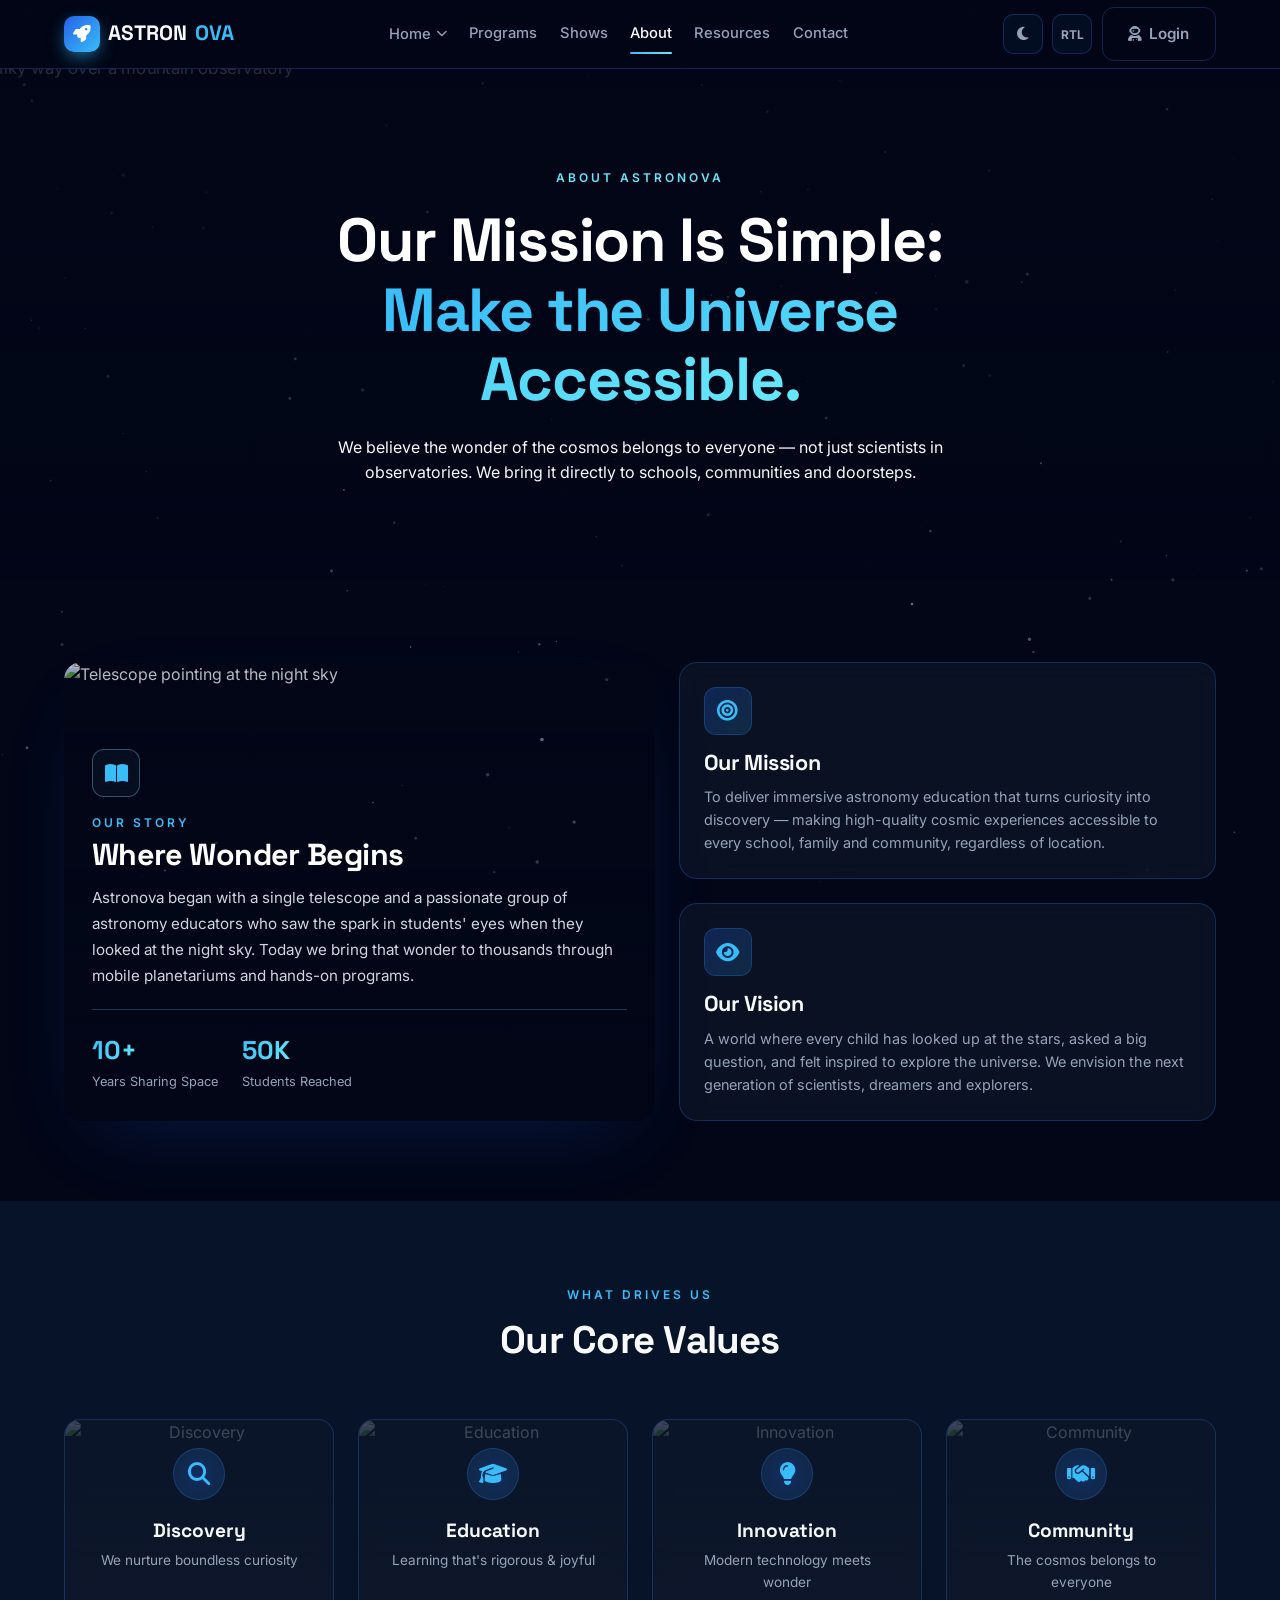
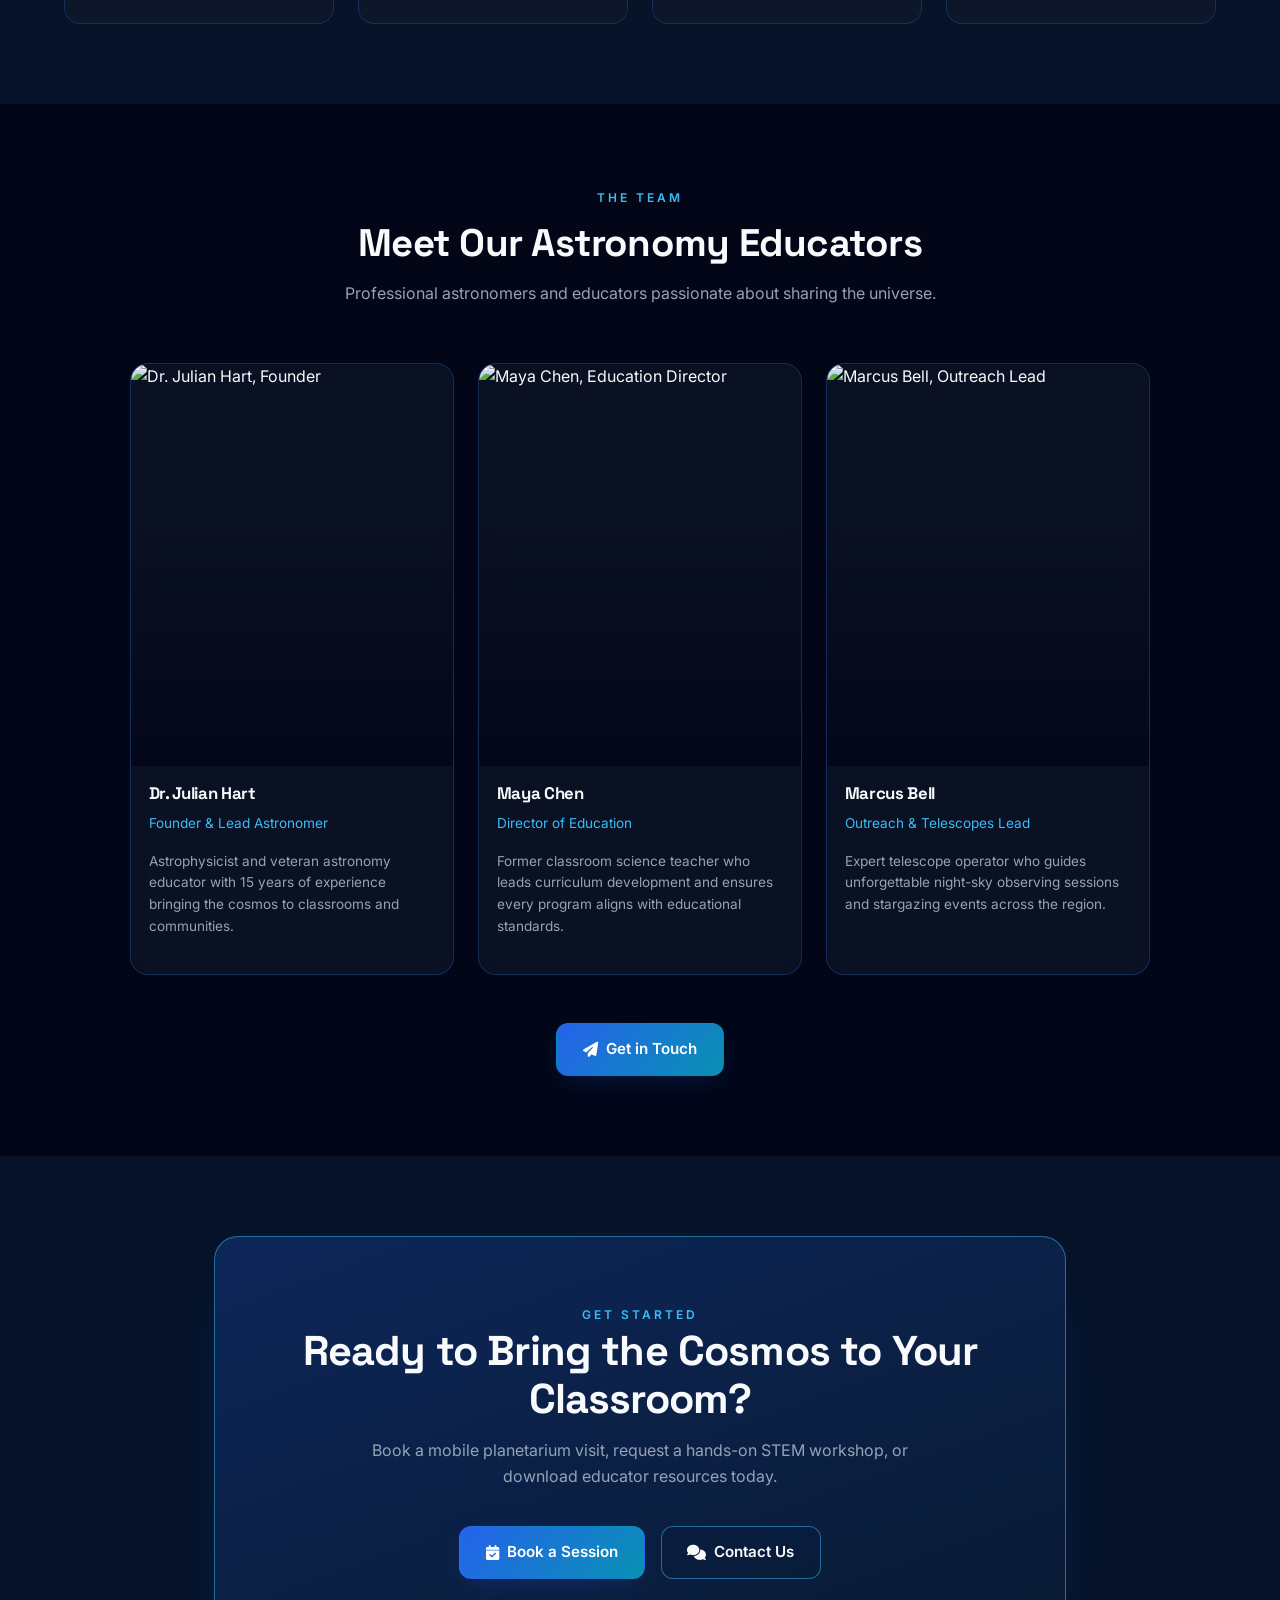
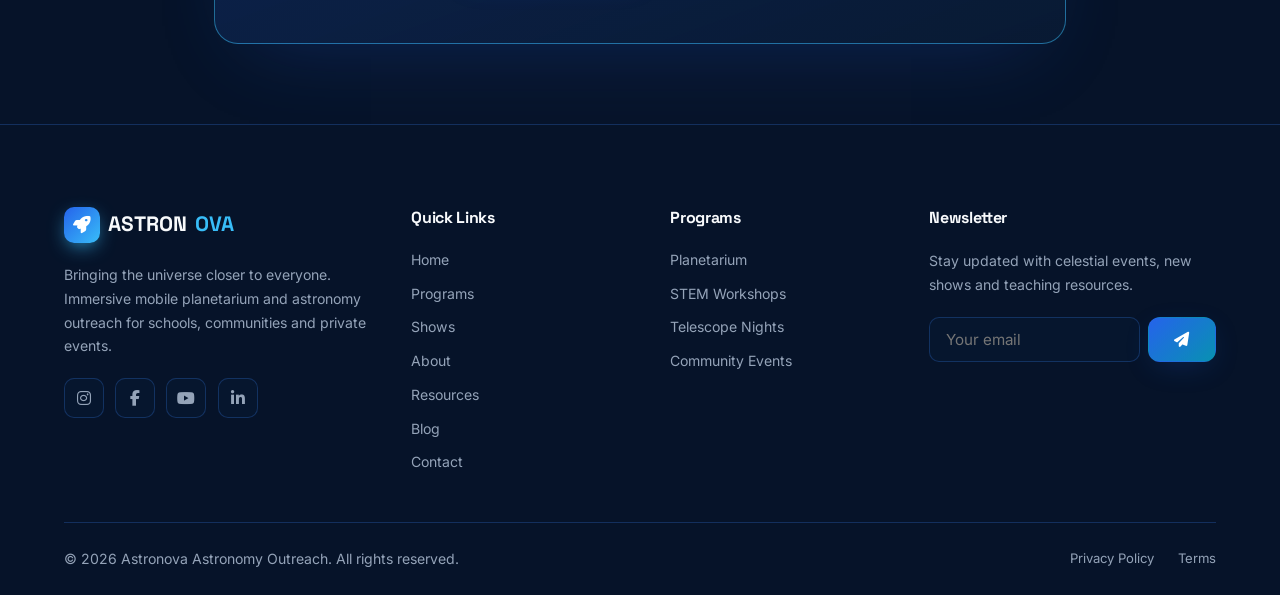
==== about.html @ 3f54bfea "first commit" ====
<!DOCTYPE html>
<html lang="en">
<head>
  <meta charset="UTF-8">
  <meta name="viewport" content="width=device-width, initial-scale=1.0">
  <meta name="description" content="About Astronova — Our mission is simple: make the universe accessible to everyone.">
  <title>About | ASTRONOVA</title>
  <link rel="preconnect" href="https://fonts.googleapis.com">
  <link rel="preconnect" href="https://fonts.gstatic.com" crossorigin>
  <link href="https://fonts.googleapis.com/css2?family=Inter:wght@300;400;500;600;700&family=Space+Grotesk:wght@400;500;700&display=swap" rel="stylesheet">
  <link rel="stylesheet" href="https://cdnjs.cloudflare.com/ajax/libs/font-awesome/6.5.1/css/all.min.css">
  <link rel="stylesheet" href="css/style.css">
</head>
<body data-page="About">
  <header id="siteNav"></header>
  <canvas id="starfield"></canvas>

  <main id="main">
    <section class="hero has-hero-bg center" style="min-height:auto;padding:6rem 0">
      <div class="hero-bg center"><img src="https://assets.science.nasa.gov/dynamicimage/assets/science/missions/webb/science/2025/03/STScI-01JNP8W5NRMR5WD6MR37F9GEGK.png?w=900&h=506&fit=crop&crop=faces%2Cfocalpoint" alt="Milky way over a mountain observatory" loading="eager"></div>
      <div class="container text-center" style="max-width:820px">
        <div class="reveal">
          <span class="eyebrow">About Astronova</span>
          <h1 class="mt-1">Our Mission Is Simple:<br><span class="gradient-text">Make the Universe Accessible.</span></h1>
          <p class="section-sub mt-1" style="margin-left:auto;margin-right:auto">We believe the wonder of the cosmos belongs to everyone — not just scientists in observatories. We bring it directly to schools, communities and doorsteps.</p>
        </div>
      </div>
    </section>

    <section class="section">
      <div class="container">
        <div class="about-hero-grid">
          <div class="about-story reveal">
            <div class="about-story-bg"><img src="https://img.cg3da.com/wp-content/uploads/94-KitBash3D-1.webp" alt="Telescope pointing at the night sky" loading="lazy"></div>
            <div class="about-story-shade"></div>
            <div class="about-story-content">
              <div class="card-icon"><i class="fas fa-book-open"></i></div>
              <span class="eyebrow">Our Story</span>
              <h3>Where Wonder Begins</h3>
              <p>Astronova began with a single telescope and a passionate group of astronomy educators who saw the spark in students' eyes when they looked at the night sky. Today we bring that wonder to thousands through mobile planetariums and hands-on programs.</p>
              <div class="about-story-stats">
                <div class="about-stat"><span class="num">10+</span><span class="label">Years Sharing Space</span></div>
                <div class="about-stat"><span class="num">50K</span><span class="label">Students Reached</span></div>
              </div>
            </div>
          </div>

          <div class="about-side">
            <div class="card about-mv reveal d-1">
              <div class="card-body">
                <div class="card-icon"><i class="fas fa-bullseye"></i></div>
                <h3>Our Mission</h3>
                <p>To deliver immersive astronomy education that turns curiosity into discovery — making high-quality cosmic experiences accessible to every school, family and community, regardless of location.</p>
              </div>
            </div>
            <div class="card about-mv reveal d-2">
              <div class="card-body">
                <div class="card-icon"><i class="fas fa-eye"></i></div>
                <h3>Our Vision</h3>
                <p>A world where every child has looked up at the stars, asked a big question, and felt inspired to explore the universe. We envision the next generation of scientists, dreamers and explorers.</p>
              </div>
            </div>
          </div>
        </div>
      </div>
    </section>

    <section class="section" style="background:var(--bg-secondary)">
      <div class="container">
        <div class="section-head reveal">
          <span class="eyebrow">What Drives Us</span>
          <h2>Our Core Values</h2>
        </div>
        <div class="grid-4">
          <div class="setup-card reveal"><div class="setup-img"><img src="https://images.unsplash.com/photo-1457364887197-9150188c107b?auto=format&fit=crop&w=600&q=60" alt="Discovery" loading="lazy"></div><div class="setup-icon"><i class="fas fa-search"></i></div><div class="setup-value" style="font-size:1.2rem">Discovery</div><div class="setup-label">We nurture boundless curiosity</div></div>
          <div class="setup-card reveal d-1"><div class="setup-img"><img src="https://images.unsplash.com/photo-1503676260728-1c00da094a0b?auto=format&fit=crop&w=600&q=60" alt="Education" loading="lazy"></div><div class="setup-icon"><i class="fas fa-graduation-cap"></i></div><div class="setup-value" style="font-size:1.2rem">Education</div><div class="setup-label">Learning that's rigorous & joyful</div></div>
          <div class="setup-card reveal d-2"><div class="setup-img"><img src="https://images.unsplash.com/photo-1451187580459-43490279c0fa?auto=format&fit=crop&w=600&q=60" alt="Innovation" loading="lazy"></div><div class="setup-icon"><i class="fas fa-lightbulb"></i></div><div class="setup-value" style="font-size:1.2rem">Innovation</div><div class="setup-label">Modern technology meets wonder</div></div>
          <div class="setup-card reveal d-3"><div class="setup-img"><img src="https://images.unsplash.com/photo-1529156069898-49953e39b3ac?auto=format&fit=crop&w=600&q=60" alt="Community" loading="lazy"></div><div class="setup-icon"><i class="fas fa-handshake"></i></div><div class="setup-value" style="font-size:1.2rem">Community</div><div class="setup-label">The cosmos belongs to everyone</div></div>
        </div>
      </div>
    </section>

    <section class="section">
      <div class="container">
        <div class="section-head reveal">
          <span class="eyebrow">The Team</span>
          <h2>Meet Our Astronomy Educators</h2>
          <p class="section-sub">Professional astronomers and educators passionate about sharing the universe.</p>
        </div>
        <div class="grid-3 team-grid">
          <article class="card reveal">
            <div class="card-img team-img"><img src="https://images.unsplash.com/photo-1507003211169-0a1dd7228f2d?auto=format&fit=crop&w=800&h=1000&q=70&crop=faces" alt="Dr. Julian Hart, Founder" loading="lazy"><div class="overlay"></div></div>
            <div class="card-body">
              <h3>Dr. Julian Hart</h3>
              <p style="color:var(--electric-blue)">Founder & Lead Astronomer</p>
              <p>Astrophysicist and veteran astronomy educator with 15 years of experience bringing the cosmos to classrooms and communities.</p>
            </div>
          </article>
          <article class="card reveal d-1">
            <div class="card-img team-img"><img src="https://images.unsplash.com/photo-1573496359142-b8d87734a5a2?auto=format&fit=crop&w=800&h=1000&q=70&crop=faces" alt="Maya Chen, Education Director" loading="lazy"><div class="overlay"></div></div>
            <div class="card-body">
              <h3>Maya Chen</h3>
              <p style="color:var(--electric-blue)">Director of Education</p>
              <p>Former classroom science teacher who leads curriculum development and ensures every program aligns with educational standards.</p>
            </div>
          </article>
          <article class="card reveal d-2">
            <div class="card-img team-img"><img src="https://images.unsplash.com/photo-1560250097-0b93528c311a?auto=format&fit=crop&w=800&h=1000&q=70&crop=faces" alt="Marcus Bell, Outreach Lead" loading="lazy"><div class="overlay"></div></div>
            <div class="card-body">
              <h3>Marcus Bell</h3>
              <p style="color:var(--electric-blue)">Outreach & Telescopes Lead</p>
              <p>Expert telescope operator who guides unforgettable night-sky observing sessions and stargazing events across the region.</p>
            </div>
          </article>
        </div>
        <div class="text-center mt-3 reveal">
          <a href="contact.html" class="btn btn-primary"><i class="fas fa-paper-plane"></i> Get in Touch</a>
        </div>
      </div>
    </section>

    <!-- ============ CTA / CALL TO ACTION ============ -->
    <section class="section cta-section">
      <div class="container">
        <div class="cta-box reveal">
          <span class="eyebrow">Get Started</span>
          <h2>Ready to Bring the Cosmos to Your Classroom?</h2>
          <p class="section-sub">Book a mobile planetarium visit, request a hands-on STEM workshop, or download educator resources today.</p>
          <div class="cta-btns">
            <a href="#" class="btn btn-primary" data-book><i class="fas fa-calendar-check"></i> Book a Session</a>
            <a href="contact.html" class="btn btn-secondary"><i class="fas fa-comments"></i> Contact Us</a>
          </div>
        </div>
      </div>
    </section>
  </main>

  <footer id="siteFooter"></footer>

  <script src="js/theme.js"></script>
  <script src="js/rtl.js"></script>
  <script src="js/main.js"></script>
  <script src="js/animations.js"></script>
  <script src="js/auth.js"></script>
</body>
</html>
---- css/style.css ----
/* ============================================================
   ASTRONOVA — Premium Mobile Planetarium & Astronomy Outreach
   Design System (Dark/Light + RTL/LTR ready)
   ============================================================ */

/* ---------- Theme Tokens ---------- */
:root {
  --space-navy: #020617;
  --midnight: #061329;
  --cosmic-blue: #0B1F3A;
  --royal-blue: #2563EB;
  --electric-blue: #38BDF8;
  --cyan-glow: #67E8F9;
  --soft-white: #F8FAFC;
  --muted-blue: #94A3B8;

  --bg-primary: var(--space-navy);
  --bg-secondary: var(--midnight);
  --bg-card: rgba(15, 23, 42, 0.65);
  --bg-glass: rgba(11, 31, 58, 0.35);
  --border-color: rgba(59, 130, 246, 0.25);
  --border-strong: rgba(56, 189, 248, 0.5);
  --text-primary: var(--soft-white);
  --text-secondary: var(--muted-blue);
  --shadow-color: rgba(37, 99, 235, 0.25);
  --grid-lines: rgba(56, 189, 248, 0.08);
}

[data-theme="light"] {
  --bg-primary: #eef5ff;
  --bg-secondary: #e3edfb;
  --bg-card: rgba(248, 250, 252, 0.92);
  --bg-glass: rgba(255, 255, 255, 0.65);
  --border-color: rgba(37, 99, 235, 0.22);
  --text-primary: #0f172a;
  --text-secondary: #475569;
  --shadow-color: rgba(37, 99, 235, 0.15);
  --grid-lines: rgba(37, 99, 235, 0.1);
}

/* ---------- Base ---------- */
*, *::before, *::after { box-sizing: border-box; margin: 0; padding: 0; }

html { scroll-behavior: smooth; }

body {
  font-family: 'Inter', system-ui, sans-serif;
  background: var(--bg-primary);
  color: var(--text-primary);
  line-height: 1.6;
  overflow-x: hidden;
  transition: background 0.4s ease, color 0.4s ease;
}

[dir="rtl"] body { font-family: 'Inter', system-ui, sans-serif; }

h1, h2, h3, h4, h5 {
  font-family: 'Space Grotesk', 'Inter', sans-serif;
  font-weight: 700;
  line-height: 1.15;
  letter-spacing: -0.02em;
}

a { color: inherit; text-decoration: none; }
ul { list-style: none; }
img { max-width: 100%; display: block; }
button { font-family: inherit; cursor: pointer; border: none; background: none; color: inherit; }
input, select, textarea { font-family: inherit; font-size: 0.95rem; }

.container { width: 100%; max-width: 1200px; margin: 0 auto; padding: 0 24px; }

/* ---------- Typography ---------- */
.display-hero { font-size: clamp(2.4rem, 6vw, 4.8rem); }
h1 { font-size: clamp(2rem, 4.5vw, 3rem); }
h2 { font-size: clamp(1.6rem, 3.4vw, 2.4rem); }
h3 { font-size: clamp(1.15rem, 2vw, 1.35rem); }

.eyebrow {
  font-size: 0.75rem;
  letter-spacing: 0.25em;
  text-transform: uppercase;
  color: var(--electric-blue);
  font-weight: 600;
}
[dir="rtl"] .eyebrow { letter-spacing: 0; }

.section { padding: 5rem 0; position: relative; }
.section-head { text-align: center; margin-bottom: 3.5rem; }
[dir="rtl"] .section-head { text-align: center; }
.section-head h2 { margin-top: 0.75rem; }
.section-sub { color: var(--text-secondary); max-width: 640px; margin: 1rem auto 0; }

.gradient-text {
  background: linear-gradient(120deg, var(--electric-blue), var(--cyan-glow));
  -webkit-background-clip: text;
  background-clip: text;
  -webkit-text-fill-color: transparent;
}

/* ---------- Starfield ---------- */
#starfield {
  position: fixed; inset: 0; z-index: 0; pointer-events: none;
}
[data-theme="light"] #starfield { opacity: 0.35; }
main, footer { position: relative; z-index: 1; }

/* ---------- Hero background images ---------- */
.hero-bg {
  position: absolute; inset: 0; z-index: 0; overflow: hidden;
}
.hero-bg img {
  width: 100%; height: 100%; object-fit: cover;
  transform: scale(1.05); animation: heroZoom 18s ease-in-out infinite alternate;
}
@keyframes heroZoom { from { transform: scale(1.05); } to { transform: scale(1.16); } }
.hero-bg::after {
  content: ''; position: absolute; inset: 0;
  background:
    linear-gradient(to right, rgba(2,6,23,0.92) 0%, rgba(2,6,23,0.72) 42%, rgba(2,6,23,0.4) 100%);
}
[data-theme="light"] .hero-bg::after {
  background:
    linear-gradient(to right,rgba(11,31,58,0.92) 0%, rgba(11,31,58,0.8) 50%, rgba(11,31,58,0.6) 100% );
}
.hero.has-hero-bg { position: relative; isolation: isolate; }
.hero.has-hero-bg .container { position: relative; z-index: 2; }
.hero.has-hero-bg .section-sub,
.hero.has-hero-bg .lead { color: var(--soft-white); }
.hero.has-hero-bg .eyebrow { color: var(--cyan-glow); }
.ed-hero.has-hero-bg p.lead { color: var(--soft-white); opacity: 0.92; }

/* centered overlay variant (used on interior page heroes) */
.hero-bg.center::after {
  background:
    linear-gradient(to bottom, rgba(2,6,23,0.85) 0%, rgba(2,6,23,0.65) 60%, rgba(2,6,23,0.5) 100%);
}

/* ---------- Sticky nav scroll state ---------- */
.nav.scrolled {
  background: color-mix(in srgb, var(--bg-primary) 92%, transparent);
  box-shadow: 0 10px 40px -20px rgba(2,6,23,0.8);
}

.nebula {
  position: absolute;
  border-radius: 50%;
  filter: blur(90px);
  pointer-events: none;
  z-index: 0;
}
.nebula-blue { background: radial-gradient(circle, rgba(37,99,235,0.18), transparent 70%); }
.nebula-cyan { background: radial-gradient(circle, rgba(56,189,248,0.14), transparent 70%); }

/* ---------- Buttons ---------- */
.btn {
  display: inline-flex;
  align-items: center;
  justify-content: center;
  gap: 0.5rem;
  padding: 0.85rem 1.6rem;
  border-radius: 12px;
  font-weight: 600;
  font-size: 0.95rem;
  transition: all 0.3s ease;
  border: 1px solid transparent;
  position: relative;
}
[dir="rtl"] .btn i { transform: scaleX(-1); }
.btn i { transition: transform 0.3s ease; }
.btn:hover > i { transform: translateX(-4px); }
[dir="rtl"] .btn:hover > i { transform: translateX(4px); }

.btn-primary {
  background: linear-gradient(135deg, var(--royal-blue), #0891b2);
  color: #fff;
  box-shadow: 0 8px 30px -8px var(--shadow-color);
}
.btn-primary:hover {
  box-shadow: 0 0 0 2px rgba(56,189,248,0.3), 0 10px 40px -8px var(--electric-blue);
  transform: translateY(-2px);
}
.btn-secondary {
  background: var(--bg-glass);
  backdrop-filter: blur(10px);
  border: 1px solid var(--border-strong);
  color: var(--text-primary);
}
.btn-secondary:hover { background: rgba(37,99,235,0.2); border-color: var(--electric-blue); transform: translateY(-2px); }
.btn-ghost { background: transparent; border: 1px solid var(--border-color); color: var(--text-secondary); }
.btn-ghost:hover { border-color: var(--electric-blue); color: var(--electric-blue); }

.btn:focus-visible, a:focus-visible, button:focus-visible {
  outline: 2px solid var(--electric-blue);
  outline-offset: 3px;
}

/* ---------- Navbar ---------- */
.nav {
  position: fixed; top: 0; left: 0; right: 0; width: 100%; z-index: 100;
  background: color-mix(in srgb, var(--bg-primary) 88%, transparent);
  backdrop-filter: blur(16px);
  border-bottom: 1px solid var(--border-color);
  transition: background 0.3s ease, box-shadow 0.3s ease;
}
.nav-inner {
  display: flex; align-items: center; justify-content: space-between;
  height: 68px; gap: 1rem;
}
body:not([data-standalone]) { padding-top: 68px; }
.nav-logo {
  display: flex; align-items: center; gap: 0.5rem;
  font-family: 'Space Grotesk', sans-serif;
  font-weight: 700; font-size: 1.3rem;
}
.nav-logo span { color: var(--electric-blue); }
.nav-logo .logo-icon {
  width: 36px; height: 36px; display: grid; place-items: center;
  border-radius: 10px;
  background: linear-gradient(135deg, var(--royal-blue), var(--electric-blue));
  color: #fff; font-size: 1.1rem;
  box-shadow: 0 6px 20px -6px var(--electric-blue);
}

.nav-menu { display: flex; align-items: center; gap: 1.4rem; }

.nav-link {
  font-size: 0.92rem; font-weight: 500;
  color: var(--text-secondary);
  position: relative; padding: 0.5rem 0;
  transition: color 0.2s;
  background: none; border: none; cursor: pointer;
}
.nav-link:hover, .nav-link.active { color: var(--text-primary); }
.nav-link::after {
  content: ''; position: absolute; left: 0; bottom: 0;
  width: 0; height: 2px;
  background: linear-gradient(90deg, var(--electric-blue), var(--cyan-glow));
  transition: width 0.3s ease; border-radius: 2px;
}
[dir="rtl"] .nav-link::after { left: auto; right: 0; }
.nav-link:hover::after, .nav-link.active::after { width: 100%; }

/* Dropdown */
.has-dropdown { position: relative; display: inline-flex; }
.dropdown-btn { display: inline-flex; align-items: center; gap: 0.3rem; white-space: nowrap; }
.has-dropdown.open .dropdown-btn .chev { transform: rotate(180deg); }
.dropdown-btn .chev { transition: transform 0.3s ease; font-size: 0.7rem; margin-top: -1px; }

.dropdown {
  position: absolute; top: 100%; left: 50%;
  transform: translateX(-50%) translateY(-8px);
  margin-top: 0.75rem; min-width: 190px;
  background: var(--bg-glass);
  backdrop-filter: blur(20px);
  border: 1px solid var(--border-strong);
  border-radius: 14px; padding: 0.5rem;
  box-shadow: 0 20px 50px -15px rgba(2,6,23,0.6);
  opacity: 0; visibility: hidden;
  transition: opacity 0.28s ease, transform 0.28s ease, visibility 0.28s;
  z-index: 50;
}
[dir="rtl"] .dropdown { left: 50%; right: auto; }
.has-dropdown.open .dropdown { opacity: 1; visibility: visible; transform: translateX(-50%) translateY(0); }
.dropdown a {
  display: flex; align-items: center; gap: 0.6rem;
  padding: 0.6rem 0.9rem; border-radius: 9px;
  font-size: 0.9rem; color: var(--text-secondary);
  transition: all 0.2s;
}
.dropdown a i { color: var(--electric-blue); font-size: 0.9rem; }
.dropdown a:hover {
  background: rgba(37,99,235,0.15); color: var(--electric-blue);
  box-shadow: 0 0 20px -6px var(--electric-blue);
}

.nav-actions { display: flex; align-items: center; gap: 0.6rem; }
.icon-btn {
  width: 40px; height: 40px; display: grid; place-items: center;
  border-radius: 10px;
  border: 1px solid var(--border-color);
  background: var(--bg-glass);
  color: var(--text-secondary);
  font-size: 0.95rem;
  transition: all 0.3s ease;
}
.icon-btn:hover { border-color: var(--electric-blue); color: var(--electric-blue); }
.icon-btn.active { border-color: var(--electric-blue); color: var(--electric-blue); }

/* Hamburger */
.hamburger {
  display: none;
  width: 42px; height: 42px;
  flex-direction: column; gap: 5px; align-items: center; justify-content: center;
  border-radius: 10px;
  border: 1px solid var(--border-color);
  background: var(--bg-glass);
  z-index: 120;
  transition: border-color 0.3s;
}
.hamburger:hover { border-color: var(--electric-blue); }
.hamburger span {
  width: 20px; height: 2px;
  background: var(--text-primary);
  border-radius: 2px;
  transition: all 0.3s ease;
}
.hamburger.open span:nth-child(1) { transform: translateY(7px) rotate(45deg); }
.hamburger.open span:nth-child(2) { opacity: 0; }
.hamburger.open span:nth-child(3) { transform: translateY(-7px) rotate(-45deg); }

/* Mobile panel — slide from right */
.mobile-panel {
  position: fixed; top: 0; right: 0; bottom: 0;
  width: 300px; max-width: 85vw;
  background: var(--bg-primary);
  z-index: 110; padding: 5.5rem 1.5rem 2rem; overflow-y: auto;
  transform: translateX(100%); opacity: 0; visibility: hidden;
  transition: transform 0.4s cubic-bezier(0.22,1,0.36,1), opacity 0.3s ease, visibility 0.4s;
  border-left: 1px solid var(--border-color);
  box-shadow: -10px 0 40px -10px rgba(0,0,0,0.4);
}
[dir="rtl"] .mobile-panel {
  right: auto; left: 0;
  transform: translateX(-100%);
  border-left: none; border-right: 1px solid var(--border-color);
  box-shadow: 10px 0 40px -10px rgba(0,0,0,0.4);
}
.mobile-panel.open { transform: translateX(0); opacity: 1; visibility: visible; }
.mobile-panel nav { display: flex; flex-direction: column; gap: 0.2rem; }
.mobile-panel .nav-link { font-size: 1.05rem; padding: 0.75rem 0.75rem; border-radius: 10px; border-bottom: 1px solid var(--border-color); }
.mobile-panel .nav-link:last-child { border-bottom: none; }
.mobile-panel .nav-link:hover { background: rgba(37,99,235,0.1); color: var(--electric-blue); }
.mobile-sub a {
  display: block; padding: 0.65rem 1.5rem;
  color: var(--text-secondary); font-size: 0.92rem;
  border-radius: 8px;
}
.mobile-sub a:hover { color: var(--electric-blue); background: rgba(37,99,235,0.08); }
.mobile-actions { display: flex; flex-direction: column; gap: 0.75rem; margin-top: 1.5rem; padding-top: 1.5rem; border-top: 1px solid var(--border-color); }
.mobile-actions .btn { width: 100%; justify-content: center; }
.mobile-actions .icon-row { display: flex; gap: 0.75rem; width: 100%; }
.mobile-actions .icon-row .icon-btn { flex: 1; height: 48px; font-size: 1rem; }
.mobile-actions .toggle-label { font-size: 0.75rem; letter-spacing: 0.06em; text-transform: uppercase; color: var(--text-secondary); font-weight: 600; margin-bottom: 0.25rem; }

/* Mobile overlay backdrop */
.mobile-overlay {
  position: fixed; inset: 0; z-index: 105;
  background: rgba(0,0,0,0.5); backdrop-filter: blur(4px);
  opacity: 0; visibility: hidden;
  transition: opacity 0.3s ease, visibility 0.3s;
}
.mobile-overlay.open { opacity: 1; visibility: visible; }

/* ---------- Hero ---------- */
.hero {
  position: relative;
  min-height: calc(100vh - 68px);
  display: flex; align-items: center;
  padding: 4rem 0; overflow: hidden;
}
.hero-grid { display: grid; grid-template-columns: 1.15fr 0.85fr; gap: 3rem; align-items: center; }
[dir="rtl"] .hero-grid { direction: rtl; }

.hero-badge {
  display: inline-flex; align-items: center; gap: 0.6rem;
  padding: 0.5rem 1rem; border-radius: 50px;
  background: transparent;
  border: none;
  font-size: 0.72rem; letter-spacing: 0.2em;
  color: var(--electric-blue); font-weight: 600;
  margin-bottom: 1.5rem;
}
[dir="rtl"] .hero-badge { letter-spacing: 0; }
.hero h1 { margin-bottom: 1.2rem; font-size: clamp(2.3rem, 5.5vw, 3.8rem); color: #fff; }
.hero p.lead { font-size: 1.05rem; color: var(--text-secondary); max-width: 520px; margin-bottom: 2rem; }
.hero-btns { display: flex; gap: 1rem; flex-wrap: wrap; }

.hero-visual { position: relative; display: grid; place-items: center; }
.planet-scene { width: 100%; max-width: 420px; aspect-ratio: 1; position: relative; }
.planet-ring {
  position: absolute; inset: 8%; border-radius: 50%;
  background: radial-gradient(circle at 35% 35%, rgba(56,189,248,0.5), rgba(37,99,235,0.15) 45%, transparent 70%);
  box-shadow: 0 0 60px 10px rgba(37,99,235,0.25), inset 0 0 40px rgba(56,189,248,0.2);
  animation: float-planet 8s ease-in-out infinite;
}
.planet-ring::after {
  content: ''; position: absolute; inset: -12%; border-radius: 50%;
  border: 3px solid rgba(56,189,248,0.18); transform: rotate(-20deg);
}
.planet-ring .orbit-dot {
  position: absolute; width: 12px; height: 12px; border-radius: 50%;
  background: var(--cyan-glow);
  box-shadow: 0 0 16px 4px var(--cyan-glow);
  top: -6%;
}
@keyframes float-planet {
  0%,100% { transform: translateY(0) rotate(0deg); }
  50% { transform: translateY(-18px) rotate(4deg); }
}

.float-card {
  position: absolute; display: flex; align-items: center; gap: 0.7rem;
  background: var(--bg-glass); backdrop-filter: blur(12px);
  border: 1px solid var(--border-color);
  border-radius: 14px; padding: 0.8rem 1rem;
  font-size: 0.82rem;
  box-shadow: 0 15px 40px -15px rgba(2,6,23,0.5);
  animation: float 6s ease-in-out infinite; white-space: nowrap;
}
.float-card .fc-icon {
  width: 34px; height: 34px; flex-shrink: 0; display: grid; place-items: center;
  border-radius: 9px; background: linear-gradient(135deg, rgba(37,99,235,0.3), rgba(56,189,248,0.2));
  color: var(--electric-blue); font-size: 0.95rem;
}
.float-card h4 { font-size: 0.82rem; margin-bottom: 0.05rem; }
.float-card p { font-size: 0.72rem; color: var(--text-secondary); }
.fc-1 { top: 6%; inset-inline-start: -5%; }
.fc-2 { top: 40%; inset-inline-end: -8%; animation-delay: 1.5s; }
.fc-3 { bottom: 4%; inset-inline-start: 2%; animation-delay: 3s; }
@keyframes float { 0%,100% { transform: translateY(0); } 50% { transform: translateY(-12px); } }

/* ---------- Stats ---------- */
.stats-wrap { padding: 2rem 0; border-top: 1px solid var(--border-color); border-bottom: 1px solid var(--border-color); background: var(--bg-secondary); }
.stats-grid { display: grid; grid-template-columns: repeat(4, 1fr); gap: 2rem; text-align: center; }
.stat-number {
  font-family: 'Space Grotesk', sans-serif; font-size: clamp(2rem, 4vw, 2.8rem); font-weight: 700;
  background: linear-gradient(120deg, var(--electric-blue), var(--cyan-glow));
  -webkit-background-clip: text; background-clip: text; -webkit-text-fill-color: transparent;
}
.stat-label { color: var(--text-secondary); font-size: 0.9rem; margin-top: 0.3rem; }

/* ---------- Cards ---------- */
.card {
  background: var(--bg-card);
  backdrop-filter: blur(12px);
  border: 1px solid var(--border-color);
  border-radius: 18px; overflow: hidden;
  transition: transform 0.4s ease, box-shadow 0.4s ease, border-color 0.4s ease;
}
.card:hover {
  transform: translateY(-6px);
  border-color: var(--electric-blue);
  box-shadow: 0 24px 50px -20px var(--shadow-color), 0 0 25px -6px rgba(56,189,248,0.25);
}
.card-img { position: relative; overflow: hidden; aspect-ratio: 16/10; }
.card-img img { width: 100%; height: 100%; object-fit: cover; transition: transform 0.5s ease; }
.card:hover .card-img img { transform: scale(1.08); }
.card-img .overlay { position: absolute; inset: 0; background: linear-gradient(to top, rgba(2,6,23,0.85), transparent 60%); }
.card-body { padding: 1.5rem; }
.card-body h3 { margin-bottom: 0.6rem; }
.card-body p { color: var(--text-secondary); font-size: 0.9rem; margin-bottom: 1rem; }

.card-icon {
  width: 48px; height: 48px; display: grid; place-items: center; border-radius: 12px;
  background: linear-gradient(135deg, rgba(37,99,235,0.25), rgba(56,189,248,0.15));
  color: var(--electric-blue); font-size: 1.3rem; margin-bottom: 1rem;
  border: 1px solid var(--border-color);
}

/* ---------- About section ---------- */
.about-hero-grid {
  display: grid; grid-template-columns: 1.1fr 1fr; gap: 1.5rem; align-items: stretch;
}
.about-story {
  position: relative; min-height: 100%; border-radius: 18px; overflow: hidden;
  box-shadow: 0 30px 80px -35px var(--shadow-color);
  transition: transform 0.4s ease, box-shadow 0.4s ease;
}
.about-story:hover { transform: translateY(-6px); }
.about-story-bg { position: absolute; inset: 0; }
.about-story-bg img { width: 100%; height: 100%; object-fit: cover; }
.about-story-shade {
  position: absolute; inset: 0;
  background: linear-gradient(to top, rgba(2,6,23,0.92) 15%, rgba(2,6,23,0.5) 55%, rgba(2,6,23,0.25));
}
.about-story-content {
  position: relative; z-index: 2; display: flex; flex-direction: column;
  justify-content: flex-end; min-height: 100%; padding: 1.75rem;
  box-sizing: border-box;
}
.about-story-content .card-icon {
  background: rgba(12,20,40,0.6); backdrop-filter: blur(8px);
  border: 1px solid rgba(125,211,252,0.35);
}
.about-story-content .eyebrow { color: var(--electric-blue); margin-bottom: 0.4rem; }
.about-story-content h3 { font-size: clamp(1.4rem, 3vw, 1.9rem); margin-bottom: 0.75rem; color: #fff; }
.about-story-content p { color: rgba(226,232,240,0.92); font-size: 0.95rem; line-height: 1.7; margin-bottom: 1.25rem; }
.about-story-stats {
  display: flex; gap: 1.5rem; flex-wrap: wrap;
  border-top: 1px solid rgba(125,211,252,0.25); padding-top: 1.25rem;
}
.about-story-stats .about-stat .num {
  font-family: 'Space Grotesk', sans-serif; font-size: 1.6rem; font-weight: 700;
  background: linear-gradient(120deg, var(--electric-blue), var(--cyan-glow));
  -webkit-background-clip: text; background-clip: text; -webkit-text-fill-color: transparent;
}
.about-story-stats .about-stat .label { display: block; font-size: 0.8rem; color: var(--text-secondary); margin-top: 0.1rem; }
.about-side {
  display: grid; grid-template-rows: 1fr 1fr; gap: 1.5rem; min-height: 100%;
}
.about-mv { margin: 0; }
.about-mv .card-body { display: flex; flex-direction: column; height: 100%; box-sizing: border-box; }
.about-mv .card-body h3 { margin-bottom: 0.6rem; }
.about-mv .card-body p { flex: 1; margin-bottom: 0; }
.team-grid { max-width: 1020px; margin: 0 auto; }
.team-grid .card-img { aspect-ratio: 4/5; }
.team-grid .card-img img { object-position: center 30%; }
.team-grid .card-body { padding: 1.1rem 1.1rem 1.25rem; }
.team-grid .card-body h3 { font-size: 1.05rem; }
.team-grid .card-body p { font-size: 0.85rem; }

/* ---------- FAQ ---------- */
.faq-list { max-width: 760px; margin: 0 auto; display: flex; flex-direction: column; gap: 0.9rem; }
.faq-item {
  background: var(--bg-card); border: 1px solid var(--border-color); border-radius: 14px;
  overflow: hidden; transition: border-color 0.3s ease, box-shadow 0.3s ease;
}
.faq-item[open] { border-color: var(--electric-blue); box-shadow: 0 16px 40px -24px var(--shadow-color), 0 0 22px -8px rgba(56,189,248,0.25); }
.faq-item summary {
  display: flex; align-items: center; justify-content: space-between; gap: 1rem;
  padding: 1.15rem 1.4rem; cursor: pointer; font-weight: 600; list-style: none;
}
.faq-item summary::-webkit-details-marker { display: none; }
.faq-item summary i { color: var(--electric-blue); font-size: 0.85rem; transition: transform 0.3s ease; flex-shrink: 0; }
.faq-item[open] summary i { transform: rotate(180deg); }
.faq-answer { padding: 0 1.4rem 1.25rem; }
.faq-answer p { color: var(--text-secondary); font-size: 0.9rem; line-height: 1.7; margin: 0; }

@media (max-width: 480px) {
  .faq-list { gap: 0.7rem; }
  .faq-item summary { padding: 1rem 1.1rem; }
  .faq-answer { padding: 0 1.1rem 1.1rem; }
}

/* ---------- Contact map ---------- */
.map-wrap {
  position: relative; max-width: 100%; border-radius: 18px; overflow: hidden;
  border: 1px solid var(--border-color); box-shadow: 0 30px 80px -35px var(--shadow-color);
  margin-top: 1rem;
}
.map-wrap iframe { display: block; width: 100%; }
.map-card {
  position: absolute; top: 1.25rem; inset-inline-start: 1.25rem; z-index: 3;
  background: var(--bg-card); backdrop-filter: blur(14px);
  border: 1px solid var(--border-strong); border-radius: 16px;
  padding: 1.25rem 1.4rem; max-width: 300px;
  box-shadow: 0 20px 50px -25px var(--shadow-color);
}
.map-card h4 { margin-bottom: 0.5rem; color: var(--electric-blue); }
.map-card p { color: var(--text-secondary); font-size: 0.88rem; line-height: 1.6; margin-bottom: 0.75rem; }
.map-tag {
  display: inline-block; font-size: 0.72rem; font-weight: 600; letter-spacing: 0.04em;
  color: var(--electric-blue); background: rgba(56,189,248,0.15);
  border: 1px solid var(--border-color); border-radius: 50px; padding: 0.35rem 0.8rem;
}
@media (max-width: 768px) {
  .map-card { position: static; max-width: none; margin-top: 1rem; }
}

@media (max-width: 900px) {
  .about-hero-grid { grid-template-columns: 1fr; }
  .about-story { min-height: 380px; }
  .about-side { grid-template-rows: none; grid-template-columns: 1fr; }
  .about-mv .card-body { min-height: 130px; }
}
@media (max-width: 480px) {
  .about-story { min-height: 340px; }
  .about-story-content { padding: 1.25rem; }
}


.feature-list li {
  display: flex; align-items: center; gap: 0.5rem;
  font-size: 0.85rem; color: var(--text-secondary); padding: 0.3rem 0;
}
.feature-list i { color: var(--cyan-glow); font-size: 0.75rem; }

.grid-3 { display: grid; grid-template-columns: repeat(3, 1fr); gap: 1.5rem; }
.grid-2 { display: grid; grid-template-columns: repeat(2, 1fr); gap: 1.5rem; }
.grid-4 { display: grid; grid-template-columns: repeat(4, 1fr); gap: 1.5rem; }

/* ---------- Observatory ---------- */
.observatory { background: var(--bg-secondary); }
.obs-grid { display: grid; grid-template-columns: 1fr 1fr; gap: 2.5rem; align-items: center; }
.obs-window {
  position: relative; border-radius: 20px; overflow: hidden;
  border: 1px solid var(--border-strong); aspect-ratio: 1/0.9;
  box-shadow: 0 0 60px -10px rgba(37,99,235,0.4);
}
.obs-window img { width: 100%; height: 100%; object-fit: cover; transition: opacity 0.4s ease, transform 0.4s ease; }
.obs-window::after {
  content: ''; position: absolute; inset: 0;
  box-shadow: inset 0 0 80px rgba(2,6,23,0.6); pointer-events: none;
}
.obs-window .scope-corner {
  position: absolute; top: 12px; inset-inline-start: 12px;
  width: 90px; height: 90px; pointer-events: none;
  border-top: 3px solid rgba(56,189,248,0.4);
  border-inline-start: 3px solid rgba(56,189,248,0.4);
  border-radius: 18px 0 0 0;
}
.obs-window .scope-corner.right {
  inset-inline-start: auto; inset-inline-end: 12px;
  border-inline-start: none; border-inline-end: 3px solid rgba(56,189,248,0.4);
  border-radius: 0 18px 0 0;
}

.obs-selector { display: flex; flex-wrap: wrap; gap: 0.6rem; margin-bottom: 1.6rem; }
.obs-btn {
  padding: 0.6rem 1.2rem; border-radius: 50px;
  border: 1px solid var(--border-color);
  background: var(--bg-glass);
  font-size: 0.85rem; font-weight: 600;
  color: var(--text-secondary);
  transition: all 0.25s ease;
}
.obs-btn:hover { border-color: var(--electric-blue); color: var(--electric-blue); }
.obs-btn.active {
  background: linear-gradient(135deg, var(--royal-blue), #0891b2);
  color: #fff; border-color: transparent;
  box-shadow: 0 6px 22px -6px var(--electric-blue);
}
.obs-meta { display: grid; grid-template-columns: 1fr 1fr; gap: 0.8rem; margin: 1.2rem 0; }
.meta-box { background: var(--bg-glass); border: 1px solid var(--border-color); border-radius: 12px; padding: 0.8rem 1rem; }
.meta-label { font-size: 0.7rem; letter-spacing: 0.1em; text-transform: uppercase; color: var(--text-secondary); }
.meta-value { font-weight: 600; font-size: 0.95rem; margin-top: 0.15rem; }
.fact-box {
  background: linear-gradient(135deg, rgba(37,99,235,0.15), rgba(56,189,248,0.08));
  border: 1px solid var(--border-color); border-radius: 12px;
  padding: 1rem 1.2rem; font-size: 0.9rem; color: var(--text-secondary);
}
.fact-box i { color: var(--electric-blue); margin-inline-end: 0.5rem; }

/* ---------- Dashboard ---------- */
.dash-grid { display: grid; grid-template-columns: repeat(3, 1fr); gap: 1.5rem; }
.dash-card {
  background: var(--bg-card); border: 1px solid var(--border-color);
  border-radius: 18px; padding: 1.6rem; backdrop-filter: blur(12px);
  transition: border-color 0.3s ease;
}
.dash-card:hover { border-color: var(--electric-blue); }
.dash-card .dash-icon {
  width: 42px; height: 42px; display: grid; place-items: center; border-radius: 12px;
  background: linear-gradient(135deg, rgba(37,99,235,0.25), rgba(56,189,248,0.15));
  color: var(--electric-blue); margin-bottom: 1rem; font-size: 1.2rem;
}
.dash-card h3 { font-size: 1rem; margin-bottom: 0.4rem; }
.dash-status { font-size: 0.85rem; color: var(--text-secondary); }
.meter { height: 8px; border-radius: 4px; background: rgba(56,189,248,0.15); margin-top: 0.8rem; overflow: hidden; }
.meter span { display: block; height: 100%; border-radius: 4px; background: linear-gradient(90deg, var(--royal-blue), var(--electric-blue)); transition: width 1s ease; }

/* ---------- Why / alternate ---------- */
.why-item { display: grid; grid-template-columns: 1fr 1fr; gap: 3rem; align-items: center; margin-bottom: 3.5rem; }
.why-item:last-child { margin-bottom: 0; }
.why-item.reversed .why-media { order: 2; }
.why-item.reversed .why-content { order: 1; }
.why-point { display: flex; align-items: center; gap: 0.8rem; padding: 0.5rem 0; color: var(--text-secondary); }
.why-point .check {
  width: 26px; height: 26px; flex-shrink: 0; display: grid; place-items: center; border-radius: 50%;
  background: linear-gradient(135deg, var(--royal-blue), var(--electric-blue));
  color: #fff; font-size: 0.7rem;
}
.why-media {
  border-radius: 18px; overflow: hidden;
  border: 1px solid var(--border-strong);
  box-shadow: 0 20px 50px -20px var(--shadow-color);
}
.why-media img { aspect-ratio: 4/3; width: 100%; object-fit: cover; }

/* ---------- Setup ---------- */
.setup-grid { display: grid; grid-template-columns: repeat(3, 1fr); gap: 1.5rem; }
.setup-card {
  background: var(--bg-card); backdrop-filter: blur(12px);
  border: 1px solid var(--border-color); border-radius: 16px;
  padding: 1.8rem; text-align: center; transition: all 0.3s ease; overflow: hidden;
  position: relative;
}
.setup-img { position: absolute; inset: 0; z-index: 0; }
.setup-img img { width: 100%; height: 100%; object-fit: cover; opacity: 0.22; }
.setup-img::after {
  content: ""; position: absolute; inset: 0;
  background: linear-gradient(to top, var(--bg-card) 20%, transparent 70%);
}
.setup-card .setup-icon,
.setup-card .setup-value,
.setup-card .setup-label { position: relative; z-index: 1; }
.setup-card:hover { border-color: var(--electric-blue); transform: translateY(-4px); }
.setup-card .setup-icon {
  width: 52px; height: 52px; margin: 0 auto 1rem; display: grid; place-items: center; border-radius: 50%;
  background: radial-gradient(circle, rgba(37,99,235,0.3), rgba(56,189,248,0.1));
  color: var(--electric-blue); font-size: 1.4rem; border: 1px solid var(--border-color);
}
.setup-value { font-family: 'Space Grotesk', sans-serif; font-size: 1.6rem; font-weight: 700; }
.setup-label { color: var(--text-secondary); font-size: 0.85rem; margin-top: 0.2rem; }

/* ---------- Filters ---------- */
.filter-bar { display: flex; flex-wrap: wrap; gap: 0.6rem; justify-content: center; margin-bottom: 2.5rem; }
.filter-btn {
  padding: 0.55rem 1.2rem; border-radius: 50px;
  border: 1px solid var(--border-color); background: var(--bg-glass);
  font-size: 0.85rem; font-weight: 600; color: var(--text-secondary);
  transition: all 0.25s ease;
}
.filter-btn:hover { border-color: var(--electric-blue); color: var(--electric-blue); }
.filter-btn.active { background: linear-gradient(135deg, var(--royal-blue), var(--electric-blue)); color: #fff; border-color: transparent; }
.filter-sep { width: 1px; align-self: stretch; background: var(--border-color); margin: 0 0.2rem; }

.google-rating { display: flex; align-items: center; justify-content: center; gap: 0.4rem; flex-wrap: wrap; margin-bottom: 2.25rem; font-size: 1.1rem; color: var(--electric-blue); }
.google-rating .fa-star { color: #ffb400; }
.google-rating span { color: var(--text-secondary); font-weight: 600; }
.review-card {
  background: var(--bg-card); border: 1px solid var(--border-color); border-radius: 18px;
  padding: 1.5rem 1.5rem 1.75rem; transition: border-color 0.3s ease, transform 0.3s ease;
  display: flex; flex-direction: column; gap: 1rem;
}
.review-card:hover { border-color: var(--electric-blue); transform: translateY(-4px); }
.review-card p { color: var(--text-secondary); font-size: 0.95rem; line-height: 1.6; margin: 0; }
.review-head { display: flex; align-items: center; gap: 0.9rem; }
.review-head .t-avatar { margin: 0; }
.review-stars { margin-left: auto; color: #ffb400; font-size: 0.9rem; letter-spacing: 0.05em; white-space: nowrap; }
.review-cta { text-align: center; margin-top: 2.5rem; }

/* Reviews auto carousel */
.reviews-carousel { max-width: 1080px; margin: 0 auto; }
.reviews-track {
  display: grid; grid-template-columns: repeat(1, 1fr); gap: 1.5rem;
  transition: opacity 0.3s ease, transform 0.3s ease;
}
.reviews-track .review-card { align-self: stretch; height: 100%; }
.reviews-controls { display: flex; align-items: center; justify-content: center; gap: 1.25rem; margin-top: 2.25rem; }
.reviews-arrow {
  width: 46px; height: 46px; display: grid; place-items: center; border-radius: 50%;
  border: 1px solid var(--border-color); background: var(--bg-glass);
  color: var(--electric-blue); font-size: 1rem; cursor: pointer; transition: all 0.25s ease;
}
.reviews-arrow:hover { border-color: var(--electric-blue); background: var(--electric-blue); color: #fff; }
.reviews-dots { display: flex; align-items: center; gap: 0.5rem; }
.reviews-dot {
  width: 9px; height: 9px; border-radius: 50%; border: none; cursor: pointer;
  background: var(--border-strong); transition: all 0.25s ease; padding: 0;
}
.reviews-dot.active { width: 26px; border-radius: 50px; background: linear-gradient(135deg, var(--royal-blue), var(--electric-blue)); }

@media (min-width: 640px) {
  .reviews-track { grid-template-columns: repeat(2, 1fr); }
}
@media (min-width: 992px) {
  .reviews-track { grid-template-columns: repeat(3, 1fr); }
}

.badge {
  display: inline-block; padding: 0.3rem 0.8rem; border-radius: 50px;
  font-size: 0.7rem; font-weight: 600; letter-spacing: 0.06em;
  background: rgba(56,189,248,0.15); color: var(--electric-blue);
  border: 1px solid var(--border-color); text-transform: uppercase;
}

/* ---------- Timeline ---------- */
.timeline { position: relative; max-width: 900px; margin: 0 auto; }
.timeline::before {
  content: ''; position: absolute; left: 50%; top: 0; bottom: 0; width: 2px;
  transform: translateX(-50%);
  background: linear-gradient(to bottom, rgba(56,189,248,0.5), rgba(37,99,235,0.1));
}
.timeline-item { position: relative; width: 50%; padding: 0 2.5rem 3rem; }
.timeline-item:nth-child(odd) { left: 0; text-align: end; }
.timeline-item:nth-child(even) { left: 50%; text-align: start; }
[dir="rtl"] .timeline-item:nth-child(even) { left: 0; }
[dir="rtl"] .timeline-item:nth-child(odd) { left: 50%; }
.timeline-dot {
  position: absolute; top: 0; width: 46px; height: 46px; border-radius: 50%;
  display: grid; place-items: center;
  background: linear-gradient(135deg, var(--royal-blue), var(--electric-blue));
  color: #fff; font-weight: 700; font-family: 'Space Grotesk', sans-serif;
  box-shadow: 0 0 25px -3px var(--electric-blue); z-index: 2;
}
.timeline-item:nth-child(odd) .timeline-dot { inset-inline-end: -23px; }
.timeline-item:nth-child(even) .timeline-dot { inset-inline-start: -23px; }
.timeline-item h3 { margin-bottom: 0.4rem; }
.timeline-item p { color: var(--text-secondary); font-size: 0.9rem; }

/* ---------- Testimonials ---------- */
.testimonial-slider { position: relative; max-width: 800px; margin: 0 auto; }
.testimonial-track { overflow: hidden; }
.testimonial-slide { display: none; text-align: center; padding: 1rem 2rem; }
.testimonial-slide.active { display: block; animation: fadeSlide 0.5s ease; }
@keyframes fadeSlide { from { opacity: 0; transform: translateX(20px);} to { opacity: 1; transform: translateX(0);} }
.testimonial-slide .quote-icon { color: var(--electric-blue); font-size: 2rem; margin-bottom: 1rem; opacity: 0.5; }
.testimonial-slide .quote-text { font-size: 1.15rem; line-height: 1.7; max-width: 650px; margin: 0 auto 1.5rem; }
.t-avatar {
  width: 56px; height: 56px; margin: 0 auto 0.8rem; border-radius: 50%; display: grid; place-items: center;
  background: linear-gradient(135deg, var(--royal-blue), var(--electric-blue));
  color: #fff; font-weight: 700; font-size: 1.1rem;
}
.t-name { font-weight: 700; }
.t-role { color: var(--text-secondary); font-size: 0.85rem; }
.t-controls { display: flex; align-items: center; justify-content: center; gap: 1rem; margin-top: 2rem; }
.t-btn {
  width: 44px; height: 44px; display: grid; place-items: center; border-radius: 50%;
  border: 1px solid var(--border-color); background: var(--bg-glass);
  color: var(--electric-blue); transition: all 0.25s ease;
}
.t-btn:hover { border-color: var(--electric-blue); background: rgba(37,99,235,0.15); }
.t-dots { display: flex; gap: 0.5rem; }
.t-dot { width: 9px; height: 9px; border-radius: 50%; background: rgba(56,189,248,0.25); transition: all 0.3s ease; }
.t-dot.active { width: 26px; border-radius: 6px; background: var(--electric-blue); }

/* ---------- Forms ---------- */
.form-grid { display: grid; grid-template-columns: 1fr 1fr; gap: 1rem; }
.form-group { display: flex; flex-direction: column; gap: 0.4rem; }
.form-group.full { grid-column: 1 / -1; }
.form-group label { font-size: 0.85rem; font-weight: 600; color: var(--text-secondary); }
.form-group input, .form-group select, .form-group textarea {
  padding: 0.8rem 1rem; border-radius: 12px;
  border: 1px solid var(--border-color);
  background: var(--bg-glass); color: var(--text-primary);
  transition: border-color 0.25s ease, box-shadow 0.25s ease; width: 100%;
}
.form-group input:focus, .form-group select:focus, .form-group textarea:focus {
  outline: none; border-color: var(--electric-blue);
  box-shadow: 0 0 0 3px rgba(56,189,248,0.15);
}
.form-group textarea { resize: vertical; min-height: 100px; }
.error-msg { color: #f87171; font-size: 0.78rem; display: none; }
.form-group.invalid input, .form-group.invalid select, .form-group.invalid textarea { border-color: #f87171; }
.form-group.invalid .error-msg { display: block; }

/* ---------- Modal ---------- */
.modal-overlay {
  position: fixed; inset: 0; z-index: 200;
  background: rgba(2,6,23,0.75); backdrop-filter: blur(8px);
  display: grid; place-items: center; padding: 1.5rem;
  opacity: 0; visibility: hidden; transition: opacity 0.3s ease, visibility 0.3s;
}
.modal-overlay.active { opacity: 1; visibility: visible; }
.modal {
  width: 100%; max-width: 620px; max-height: 90vh; overflow-y: auto;
  background: var(--bg-secondary);
  border: 1px solid var(--border-strong); border-radius: 22px;
  padding: 2.2rem; box-shadow: 0 30px 80px -20px rgba(2,6,23,0.8);
  transform: scale(0.92) translateY(10px);
  transition: transform 0.35s cubic-bezier(0.22,1,0.36,1);
  position: relative;
}
.modal-overlay.active .modal { transform: scale(1) translateY(0); }
.modal-close { position: absolute; top: 1rem; inset-inline-end: 1rem; width: 36px; height: 36px; display: grid; place-items: center; border-radius: 10px; border: 1px solid var(--border-color); color: var(--text-secondary); transition: all 0.25s; }
.modal-close:hover { border-color: var(--electric-blue); color: var(--electric-blue); }
.modal h2 { margin-bottom: 0.5rem; }
.modal .modal-desc { color: var(--text-secondary); margin-bottom: 1.5rem; font-size: 0.92rem; }

/* ---------- Toast ---------- */
.toast {
  position: fixed; bottom: 2rem; left: 50%; z-index: 300;
  transform: translateX(-50%) translateY(100px);
  background: rgba(15,23,42,0.95); border: 1px solid rgba(56,189,248,0.5);
  color: var(--soft-white); backdrop-filter: blur(12px);
  padding: 1rem 1.6rem; border-radius: 14px;
  display: flex; align-items: center; gap: 0.8rem;
  box-shadow: 0 20px 50px -15px rgba(2,6,23,0.8);
  opacity: 0; visibility: hidden;
  transition: all 0.4s cubic-bezier(0.22,1,0.36,1); max-width: 90vw;
}
.toast.show { transform: translateX(-50%) translateY(0); opacity: 1; visibility: visible; }
.toast i { color: var(--cyan-glow); }

/* ---------- Pricing ---------- */
.price-card {
  background: var(--bg-card); backdrop-filter: blur(12px);
  border: 1px solid var(--border-color); border-radius: 20px;
  padding: 2rem; position: relative; transition: all 0.35s ease;
}
.price-card:hover { transform: translateY(-6px); border-color: var(--electric-blue); }
.price-card.featured {
  background: linear-gradient(160deg, rgba(37,99,235,0.25), rgba(11,31,58,0.6));
  border-color: var(--electric-blue);
  box-shadow: 0 0 50px -12px rgba(37,99,235,0.5);
}
.price-tag { font-size: 0.75rem; letter-spacing: 0.15em; text-transform: uppercase; color: var(--electric-blue); font-weight: 700; }
.price-amount { font-family: 'Space Grotesk', sans-serif; font-size: 2.4rem; font-weight: 700; margin: 0.5rem 0; }
.price-amount small { font-size: 1rem; color: var(--text-secondary); font-weight: 400; }
.price-card ul { margin: 1.5rem 0; }
.price-card ul li { display: flex; gap: 0.6rem; align-items: flex-start; padding: 0.5rem 0; color: var(--text-secondary); font-size: 0.9rem; }
.price-card ul li i { color: var(--cyan-glow); margin-top: 0.2rem; }
.price-note { text-align: center; color: var(--text-secondary); font-size: 0.8rem; margin-top: 1rem; }

/* ---------- Events ---------- */
.event-card {
  display: flex; gap: 1.2rem; align-items: center;
  background: var(--bg-card); backdrop-filter: blur(12px);
  border: 1px solid var(--border-color); border-radius: 16px;
  padding: 1.2rem 1.4rem; transition: all 0.3s ease;
}
.event-card:hover { border-color: var(--electric-blue); transform: translateX(6px); box-shadow: 0 10px 35px -18px var(--shadow-color); }
[dir="rtl"] .event-card:hover { transform: translateX(-6px); }
.event-date {
  flex-shrink: 0; width: 66px; text-align: center; border-radius: 12px;
  background: linear-gradient(160deg, rgba(37,99,235,0.3), rgba(11,31,58,0.5));
  border: 1px solid var(--border-color); padding: 0.7rem 0;
}
.event-date .day { font-family: 'Space Grotesk', sans-serif; font-size: 1.6rem; font-weight: 700; line-height: 1; }
.event-date .month { font-size: 0.7rem; text-transform: uppercase; color: var(--electric-blue); letter-spacing: 0.1em; }
.event-info h3 { font-size: 1.05rem; margin-bottom: 0.2rem; }
.event-info p { color: var(--text-secondary); font-size: 0.85rem; }
.event-vis { display: inline-block; margin-top: 0.4rem; font-size: 0.75rem; color: var(--cyan-glow); }

/* ---------- Contact ---------- */
.contact-grid { display: grid; grid-template-columns: 0.9fr 1.1fr; gap: 3rem; }
.contact-info-card {
  display: flex; align-items: flex-start; gap: 1rem;
  padding: 1.2rem; background: var(--bg-card);
  border: 1px solid var(--border-color); border-radius: 14px; margin-bottom: 1rem;
}
.contact-info-card .ci-icon {
  width: 44px; height: 44px; flex-shrink: 0; display: grid; place-items: center; border-radius: 12px;
  background: linear-gradient(135deg, rgba(37,99,235,0.3), rgba(56,189,248,0.15));
  color: var(--electric-blue);
}
.contact-info-card h4 { margin-bottom: 0.2rem; }
.contact-info-card p { color: var(--text-secondary); font-size: 0.88rem; }

/* ---------- Auth / Login (form-only, centered) ---------- */
.auth-wrap {
  min-height: 100vh;
  display: flex; align-items: center; justify-content: center;
  padding: 5.5rem 1.25rem 2rem; position: relative; z-index: 2;
}
.auth-inner { width: 100%; max-width: 440px; }
.auth-card { background: var(--bg-card); backdrop-filter: blur(14px); border: 1px solid var(--border-color); border-radius: 24px; padding: 2.5rem; box-shadow: 0 30px 80px -30px var(--shadow-color); }
.label-row { display: flex; align-items: center; justify-content: space-between; gap: 0.5rem; }
.label-row label { margin: 0; }
.forgot-link { font-size: 0.82rem; font-weight: 500; white-space: nowrap; }
.remember-row { display: flex; align-items: center; justify-content: flex-start; font-size: 0.85rem; color: var(--text-secondary); padding: 0.25rem 0; }
.remember-row label { display: inline-flex; align-items: center; gap: 0.45rem; cursor: pointer; }
.remember-row input { margin: 0; accent-color: var(--electric-blue); }
.link-accent { color: var(--electric-blue); }
.link-accent:hover { text-decoration: underline; }
.form-switch { text-align: center; margin-top: 1.2rem; font-size: 0.88rem; color: var(--text-secondary); margin-bottom: 0; }

/* Top-right toggles (dark/light + RTL) */
.auth-float {
  position: fixed; top: 1.25rem; inset-inline-end: 1.25rem; z-index: 20;
  display: flex; gap: 0.6rem; align-items: center;
}
.auth-icon {
  width: 42px; height: 42px; border-radius: 12px;
  background: var(--bg-glass); backdrop-filter: blur(10px);
  border: 1px solid var(--border-color);
  box-shadow: 0 10px 30px -18px var(--shadow-color);
}
.auth-icon:hover { border-color: var(--electric-blue); color: var(--electric-blue); transform: translateY(-1px); }

/* Centered brand logo */
.auth-logo {
  display: flex; align-items: center; justify-content: center; gap: 0.5rem;
  font-family: 'Space Grotesk', sans-serif;
  font-weight: 700; font-size: clamp(1.5rem, 4vw, 1.9rem);
  color: var(--text-primary); margin-bottom: 1.5rem; margin-inline: auto;
}
.auth-logo span { color: var(--electric-blue); }
.auth-logo .logo-icon {
  width: 46px; height: 46px; display: grid; place-items: center;
  border-radius: 12px;
  background: linear-gradient(135deg, var(--royal-blue), var(--electric-blue));
  color: #fff; font-size: 1.3rem;
  box-shadow: 0 10px 34px -8px var(--electric-blue);
}

/* Card headings */
.auth-head { text-align: center; margin-bottom: 1.5rem; }
.auth-head h1 { font-size: 1.5rem; font-weight: 700; }
.auth-head p { color: var(--text-secondary); font-size: 0.9rem; margin-top: 0.35rem; }

/* Social login */
.auth-social { display: flex; justify-content: center; gap: 0.9rem; margin-bottom: 1.25rem; }
.auth-social-btn {
  width: 48px; height: 48px; display: grid; place-items: center; border-radius: 50%;
  border: 1px solid var(--border-color); background: var(--bg-glass);
  color: var(--text-secondary); font-size: 1.15rem; cursor: pointer;
  transition: all 0.25s ease;
}
.auth-social-btn:hover { color: #fff; transform: translateY(-2px); }
.auth-social-btn .fa-google:hover { color: #fff; }
.auth-social-btn:hover { border-color: transparent; }
.auth-social-btn:nth-child(1):hover { background: linear-gradient(135deg, #4285f4, #ea4335); }
.auth-social-btn:nth-child(2):hover { background: linear-gradient(135deg, #333333, #111111); }
.auth-social-btn:nth-child(3):hover { background: #1877f2; }

/* Divider */
.auth-divider {
  display: flex; align-items: center; gap: 1rem; margin: 0 0 1.5rem;
  color: var(--text-secondary); font-size: 0.78rem; text-transform: uppercase; letter-spacing: 0.05em;
}
.auth-divider::before, .auth-divider::after { content: ""; flex: 1; height: 1px; background: var(--border-color); }

/* Footer links */
.auth-footer {
  display: flex; flex-wrap: wrap; justify-content: center; gap: 0.9rem;
  margin-top: 1.5rem; font-size: 0.82rem;
}
.auth-footer a { color: var(--text-secondary); transition: color 0.2s; }
.auth-footer a:hover { color: var(--electric-blue); }

@media (max-width: 560px) {
  .auth-float { top: 0.9rem; inset-inline-end: 0.9rem; }
  .auth-wrap { padding: 5rem 1rem 1.5rem; }
  .auth-card { padding: 1.75rem; }
}

/* ---------- Footer ---------- */
.footer {
  background: var(--bg-secondary);
  border-top: 1px solid var(--border-color);
  padding: clamp(3rem, calc(2.3rem + 3.5vw), 5.5rem) 0 1.5rem; 
}
.footer-grid { display: grid; grid-template-columns: 1.4fr 1fr 1fr 1.3fr; gap: clamp(2rem, 4vw, 2.5rem) clamp(1.5rem, 3vw, 2.5rem); margin-bottom: clamp(2.5rem, 5vw, 3rem); }
.footer-grid > div { display: flex; flex-direction: column; gap: clamp(1rem, 2vw, 1.25rem); min-width: 0; }
.footer h4 { font-size: 1rem; line-height: 1.4; margin: 0; }
.footer p { color: var(--text-secondary); font-size: 0.88rem; line-height: 1.7; margin: 0; }
.footer .footer-links { display: flex; flex-direction: column; gap: 0.7rem; }
.footer-links a { display: block; padding: 0; color: var(--text-secondary); font-size: 0.88rem; line-height: 1.6; transition: color 0.2s, transform 0.2s; }
.footer-links a:hover { color: var(--electric-blue); transform: translateX(4px); }
[dir="rtl"] .footer-links a:hover { transform: translateX(-4px); }
.newsletter-form { display: flex; gap: 0.5rem; margin-top: 0; min-width: 0; }
.newsletter-form input {
  flex: 1; min-width: 0; padding: 0.75rem 1rem; border-radius: 10px;
  border: 1px solid var(--border-color); background: var(--bg-glass); color: var(--text-primary);
}
.newsletter-form input:focus { outline: none; border-color: var(--electric-blue); }
.socials { display: flex; gap: 0.7rem; margin-top: 0; }
.social-icon {
  width: 40px; height: 40px; display: grid; place-items: center; border-radius: 10px;
  border: 1px solid var(--border-color); background: var(--bg-glass);
  color: var(--text-secondary); transition: all 0.25s;
}
.social-icon:hover { color: var(--electric-blue); border-color: var(--electric-blue); transform: translateY(-3px); box-shadow: 0 8px 20px -8px var(--electric-blue); }
.footer-bottom {
  border-top: 1px solid var(--border-color); padding-top: 1.5rem; margin-top: 0.5rem;
  display: flex; align-items: center; justify-content: space-between;
  flex-wrap: wrap; gap: 1rem; font-size: 0.82rem; color: var(--text-secondary);
}
.footer-bottom a:hover { color: var(--electric-blue); }

/* ---------- Reveal animations ---------- */
.reveal { opacity: 0; transform: translateY(40px); transition: opacity 0.7s ease, transform 0.7s cubic-bezier(0.22,1,0.36,1); }
.reveal.visible { opacity: 1; transform: translateY(0); }
.reveal-left { transform: translateX(-40px); }
.reveal-right { transform: translateX(40px); }
.reveal-left.visible, .reveal-right.visible { transform: translateX(0); }
.reveal-scale { transform: scale(0.92); }
.reveal-scale.visible { transform: scale(1); }

/* Hero text always visible */
.hero .reveal { opacity: 1; transform: translateY(0); }

/* CTA / Contact section always visible */
.container.text-center .reveal { opacity: 1; transform: translateY(0); }

/* Chart */
.chart-svg { width: 100%; height: 200px; }
.chart-grid-line { stroke: var(--grid-lines); stroke-width: 1; }
.line-path { fill: none; stroke: url(#lineGrad); stroke-width: 3; stroke-linecap: round; stroke-linejoin: round; stroke-dasharray: 1200; stroke-dashoffset: 1200; animation: draw-line 2.5s ease forwards; }
.area-path { fill: url(#areaGrad); opacity: 0.25; }
@keyframes draw-line { to { stroke-dashoffset: 0; } }
.chart-dot { fill: var(--electric-blue); stroke: #fff; stroke-width: 2; }

.dash-mini { text-align: center; padding: 1.6rem; }
.dash-mini .mini-num { font-family: 'Space Grotesk', sans-serif; font-size: 2rem; font-weight: 700; }
.dash-mini .mini-num small { color: var(--electric-blue); }

/* ---------- Home 2 Bento grid ---------- */
.ed-hero {
  position: relative; min-height: 92vh; display: flex; align-items: center;
  justify-content: center; text-align: center;
  padding: 6rem 0 9rem; overflow: hidden;
}
.ed-hero-bg {
  position: absolute; inset: 0; z-index: 0; overflow: hidden;
}
.ed-hero-bg img {
  width: 100%; height: 100%; object-fit: cover;
  transform: scale(1.05); animation: heroZoom 18s ease-in-out infinite alternate;
}
.ed-hero-bg::after {
  content: ''; position: absolute; inset: 0;
  background:
    linear-gradient(to bottom, rgba(2,6,23,0.82) 0%, rgba(2,6,23,0.72) 40%, rgba(2,6,23,0.82) 100%);
}
[data-theme="light"] .ed-hero-bg::after {
  background:
    linear-gradient(to bottom, rgba(11,31,58,0.88) 0%, rgba(11,31,58,0.78) 40%, rgba(11,31,58,0.88) 100%);
}
.ed-hero .ed-content {
  position: relative; z-index: 2; width: 100%; max-width: 820px;
  margin: 0 auto; display: flex; flex-direction: column; align-items: center; gap: 1.6rem;
}
.ed-hero .ed-content h1 { font-size: clamp(2.4rem, 6vw, 4.2rem); margin: 0; color: #fff; }
.ed-hero .ed-content p.lead { color: var(--soft-white); opacity: 0.95; font-size: 1.1rem; max-width: 600px; margin: 0; }
.ed-hero .ed-content .hero-btns { justify-content: center; gap: 1rem; }

/* CTA section */
.cta-section { background: var(--bg-secondary); }
.cta-section .container { max-width: 900px; }
.cta-box {
  background: linear-gradient(160deg, rgba(37,99,235,0.25), rgba(11,31,58,0.6));
  border: 1px solid var(--border-strong);
  border-radius: 24px;
  padding: 4rem 3rem;
  text-align: center;
  box-shadow: 0 30px 80px -35px var(--shadow-color);
  position: relative; overflow: hidden;
}
.cta-box .eyebrow { margin-bottom: 1rem; }
.cta-box h2 { font-size: clamp(1.6rem, 4vw, 2.6rem); margin-bottom: 1rem; }
.cta-box .section-sub { max-width: 560px; margin-left: auto; margin-right: auto; margin-bottom: 2.25rem; }
.cta-btns { display: flex; gap: 1rem; justify-content: center; flex-wrap: wrap; }

/* Bottom stats cards */
.ed-stats-card {
  position: absolute; left: 50%; bottom: 1.5rem; transform: translateX(-50%);
  z-index: 3; width: 100%; max-width: 1080px; padding: 0 24px;
  display: grid; grid-template-columns: repeat(4, 1fr); gap: 1rem;
}
.ed-stats-card .ed-stat {
  background: var(--bg-card); backdrop-filter: blur(14px);
  border: 1px solid var(--border-color); border-radius: 16px;
  padding: 1.25rem 1rem; text-align: center;
  transition: border-color 0.3s ease, transform 0.3s ease;
}
.ed-stats-card .ed-stat:hover { border-color: var(--electric-blue); transform: translateY(-4px); }
.ed-stats-card .ed-stat .num { font-family: 'Space Grotesk', sans-serif; font-size: 1.8rem; font-weight: 700; background: linear-gradient(120deg, var(--electric-blue), var(--cyan-glow)); -webkit-background-clip: text; background-clip: text; -webkit-text-fill-color: transparent; }
.ed-stats-card .ed-stat .lbl { color: var(--text-secondary); font-size: 0.82rem; margin-top: 0.2rem; }

.bento-grid { display: grid; grid-template-columns: repeat(6, 1fr); grid-auto-rows: minmax(150px, auto); gap: 1.3rem; }
.bento-card {
  position: relative; overflow: hidden; border-radius: 22px;
  background: var(--bg-card); border: 1px solid var(--border-color);
  padding: 1.8rem; display: flex; flex-direction: column; justify-content: flex-end;
  transition: transform 0.4s ease, border-color 0.4s ease, box-shadow 0.4s ease;
  min-height: 150px;
}
.bento-card:hover { transform: translateY(-6px); border-color: var(--electric-blue); box-shadow: 0 24px 50px -20px var(--shadow-color); }
.bento-card img.bento-img { position: absolute; inset: 0; width: 100%; height: 100%; object-fit: cover; z-index: 0; transition: transform 0.6s ease; }
.bento-card:hover img.bento-img { transform: scale(1.08); }
.bento-card .bento-shade { position: absolute; inset: 0; background: linear-gradient(to top, rgba(2,6,23,0.95), rgba(2,6,23,0.35) 60%, rgba(2,6,23,0.1) 100%); z-index: 1; }
.bento-card .bento-content { position: relative; z-index: 2; padding-top: 0.25rem; }
.bento-card .bento-icon { width: 44px; height: 44px; display: grid; place-items: center; border-radius: 12px; background: linear-gradient(135deg, rgba(37,99,235,0.4), rgba(56,189,248,0.2)); color: var(--cyan-glow); font-size: 1.15rem; margin-bottom: 1rem; }
.bento-card h3 { font-size: 1.2rem; margin-bottom: 0.4rem; color: var(--text-primary); text-shadow: 0 1px 3px rgba(0,0,0,0.45); }
.bento-card p { color: var(--text-primary); font-size: 0.88rem; opacity: 0.9; text-shadow: 0 1px 2px rgba(0,0,0,0.5); }
.bento-card p a, .bento-card .btn { color: var(--cyan-glow); }
.b-sp-2 { grid-column: span 2; }
.b-sp-3 { grid-column: span 3; }
.b-sp-4 { grid-column: span 4; }
.b-tall { grid-row: span 2; }

/* Home 2 mission band */
.mission-band { background: var(--bg-secondary); }
.mission-grid { display: grid; grid-template-columns: 1fr 1fr; gap: 3rem; align-items: center; }
.mission-media { border-radius: 22px; overflow: hidden; border: 1px solid var(--border-strong); box-shadow: 0 30px 70px -30px var(--shadow-color); position: relative; }
.mission-media img { aspect-ratio: 4/3; width: 100%; object-fit: cover; }
.mission-media .play-badge { position: absolute; inset: 0; display: grid; place-items: center; }
.mission-media .play-badge span { width: 70px; height: 70px; display: grid; place-items: center; border-radius: 50%; background: rgba(56,189,248,0.25); backdrop-filter: blur(8px); color: #fff; font-size: 1.6rem; border: 1px solid rgba(56,189,248,0.5); box-shadow: 0 0 40px -4px var(--electric-blue); }

/* Home 2 program cards (image top) */
.feat-card { border-radius: 22px; overflow: hidden; border: 1px solid var(--border-color); background: var(--bg-card); transition: transform 0.4s ease, border-color 0.4s ease, box-shadow 0.4s ease; display: flex; flex-direction: column; }
.feat-card:hover { transform: translateY(-8px); border-color: var(--electric-blue); box-shadow: 0 30px 60px -25px var(--shadow-color); }
.feat-card .feat-img { aspect-ratio: 16/10; overflow: hidden; position: relative; }
.feat-card .feat-img img { width: 100%; height: 100%; object-fit: cover; transition: transform 0.6s ease; }
.feat-card:hover .feat-img img { transform: scale(1.1); }
.feat-card .feat-img .overlay { position: absolute; inset: 0; background: linear-gradient(to top, rgba(2,6,23,0.7), transparent 55%); }
.feat-card .feat-body { padding: 1.6rem; display: flex; flex-direction: column; flex: 1; }
.feat-card .feat-body h3 { margin-bottom: 0.5rem; }
.feat-card .feat-body p { color: var(--text-secondary); font-size: 0.9rem; margin-bottom: 1.2rem; flex: 1; }
.feat-card .feat-meta { display: flex; gap: 0.8rem; color: var(--text-secondary); font-size: 0.8rem; margin-bottom: 1rem; flex-wrap: wrap; }
.feat-card .feat-meta i { color: var(--electric-blue); margin-inline-end: 0.3rem; }

/* ---------- Pricing / Program tiers ---------- */
.tier-grid { display: grid; grid-template-columns: repeat(3, 1fr); gap: 1.8rem; align-items: stretch; }
.tier-card {
  position: relative; border-radius: 24px; padding: 2.4rem 2rem;
  background: var(--bg-card); border: 1px solid var(--border-color);
  display: flex; flex-direction: column; overflow: hidden;
  transition: transform 0.4s ease, border-color 0.4s ease, box-shadow 0.4s ease;
}
.tier-card:hover { transform: translateY(-10px); border-color: var(--electric-blue); box-shadow: 0 30px 70px -30px var(--shadow-color); }
.tier-card .tier-icon { width: 52px; height: 52px; display: grid; place-items: center; border-radius: 14px; background: linear-gradient(135deg, rgba(37,99,235,0.35), rgba(56,189,248,0.18)); color: var(--cyan-glow); font-size: 1.5rem; margin-bottom: 1.4rem; }
.tier-card h3 { font-size: 1.35rem; margin-bottom: 0.3rem; }
.tier-card .tier-tag { font-size: 0.75rem; letter-spacing: 0.14em; text-transform: uppercase; color: var(--electric-blue); font-weight: 700; }
.tier-card .tier-desc { color: var(--text-secondary); font-size: 0.9rem; margin: 0.8rem 0 1.5rem; }
.tier-price { font-family: 'Space Grotesk', sans-serif; font-size: 2.6rem; font-weight: 700; line-height: 1; margin-bottom: 0.3rem; }
.tier-price small { font-size: 1rem; color: var(--text-secondary); font-weight: 400; }
.tier-period { color: var(--text-secondary); font-size: 0.85rem; margin-bottom: 1.4rem; }
.tier-card ul { margin-bottom: 2rem; flex: 1; }
.tier-card ul li { display: flex; gap: 0.7rem; align-items: flex-start; padding: 0.55rem 0; color: var(--text-secondary); font-size: 0.9rem; }
.tier-card ul li i { color: var(--cyan-glow); margin-top: 0.25rem; font-size: 0.8rem; }
.tier-card .btn { width: 100%; }
.tier-card.featured {
  background: linear-gradient(170deg, rgba(37,99,235,0.35), rgba(11,31,58,0.75));
  border-color: var(--electric-blue);
  box-shadow: 0 0 60px -14px rgba(37,99,235,0.55);
  transform: scale(1.02);
}
.tier-card.featured:hover { transform: scale(1.02) translateY(-10px); }
.tier-card.featured .popular {
  position: absolute; top: 1.3rem; inset-inline-end: 1.3rem;
  background: linear-gradient(135deg, var(--royal-blue), var(--electric-blue));
  color: #fff; font-size: 0.72rem; font-weight: 700; letter-spacing: 0.08em;
  padding: 0.4rem 0.9rem; border-radius: 50px; text-transform: uppercase;
}
.tier-footnote { text-align: center; color: var(--text-secondary); font-size: 0.85rem; margin-top: 2rem; }

/* ---------- Utilities ---------- */
.text-center { text-align: center; }
.mt-1 { margin-top: 1rem; } .mt-2 { margin-top: 2rem; } .mt-3 { margin-top: 3rem; }
.mb-1 { margin-bottom: 1rem; }
.text-accent { color: var(--electric-blue); }
.hidden { display: none !important; }
.d-1 { transition-delay: 0.08s; }
.d-2 { transition-delay: 0.16s; }
.d-3 { transition-delay: 0.24s; }
.d-4 { transition-delay: 0.32s; }

/* ---------- Responsive ---------- */
@media (max-width: 1024px) {
  .grid-3, .grid-4 { grid-template-columns: repeat(2, 1fr); }
  .grid-2, .dash-grid { grid-template-columns: repeat(2, 1fr); }
  .tier-grid { grid-template-columns: repeat(2, 1fr); }
  .bento-grid { grid-template-columns: repeat(3, 1fr); }
  .b-sp-4, .b-sp-3 { grid-column: span 3; }
  .nav-menu { display: none; }
  .nav-actions .btn-login-desktop { display: none; }
  .nav-actions > [data-theme-toggle],
  .nav-actions > [data-rtl-toggle] { display: none; }
  .hamburger { display: flex; }
  .stats-grid { grid-template-columns: repeat(2, 1fr); }
  .hero-grid { grid-template-columns: 1fr; }
  .hero-visual { order: -1; }
  .obs-grid, .why-item { grid-template-columns: 1fr; }
  .mission-grid { grid-template-columns: 1fr; }
  .why-item.reversed .why-media { order: 1; }
  .why-item.reversed .why-content { order: 2; }
  .setup-grid { grid-template-columns: repeat(2, 1fr); }
  .contact-grid { grid-template-columns: 1fr; }
  .footer-grid { grid-template-columns: 1fr 1fr; }
  .timeline { padding-inline-start: 0; }
  .timeline::before { left: 23px; }
  .timeline-item, .timeline-item:nth-child(odd), .timeline-item:nth-child(even) {
    width: 100%; left: 0 !important; text-align: start; padding-inline-start: 60px; padding-inline-end: 0;
  }
  [dir="rtl"] .timeline::before { left: auto; right: 23px; }
  .timeline-item:nth-child(odd) .timeline-dot, .timeline-item:nth-child(even) .timeline-dot {
    inset-inline-start: 0; inset-inline-end: auto;
  }
}

@media (max-width: 768px) {
  .nav-inner { height: 60px; }
  body:not([data-standalone]) { padding-top: 60px; }
  .hero { min-height: calc(100vh - 60px); padding: 2rem 0; }
  .hero h1 { font-size: clamp(1.8rem, 5vw, 2.6rem); }
  .hero p.lead { font-size: 0.95rem; }
  .ed-hero { min-height: auto; padding: 6rem 0 3rem; flex-direction: column; }
  .ed-stats-card { grid-template-columns: repeat(2, 1fr); position: static; transform: none; margin-top: 3rem; padding: 0 20px; }
  .ed-stats-card .ed-stat { padding: 1.1rem 0.8rem; }
  .ed-stats-card .ed-stat .num { font-size: 1.6rem; }
  .ed-hero .ed-content p.lead { font-size: 1rem; }
  .cta-box { padding: 3rem 1.5rem; }
  .hero-btns { gap: 0.75rem; }
  .hero-btns .btn { padding: 0.75rem 1.3rem; font-size: 0.88rem; }
  .section { padding: 3.5rem 0; }
  .section-head { margin-bottom: 2.5rem; }
  .grid-3 { grid-template-columns: 1fr; }
  .grid-2 { grid-template-columns: 1fr; }
  .dash-grid { grid-template-columns: 1fr; }
  .stats-grid { grid-template-columns: repeat(2, 1fr); gap: 1.2rem; }
  .stat-number { font-size: 1.8rem; }
  .bento-grid { grid-template-columns: repeat(2, 1fr); }
  .b-sp-4 { grid-column: span 2; }
  .b-sp-3 { grid-column: span 2; }
  .tier-grid { grid-template-columns: 1fr; }
  .tier-card.featured { transform: none; }
  .tier-card.featured:hover { transform: translateY(-10px); }
  .obs-meta { grid-template-columns: 1fr; }
  .float-card { display: none; }
  .footer-grid { grid-template-columns: 1fr; }
  .footer-bottom { flex-direction: column; text-align: center; }
  .form-grid { grid-template-columns: 1fr; }
  .modal { padding: 1.6rem; border-radius: 16px; }
}

@media (max-width: 480px) {
  .container { padding: 0 16px; }
  .nav-inner { height: 56px; }
  body:not([data-standalone]) { padding-top: 56px; }
  .hero { min-height: calc(100vh - 56px); }
  .hero h1 { font-size: clamp(1.6rem, 6vw, 2.2rem); }
  .hero p.lead { font-size: 0.88rem; }
  .hero-btns { flex-direction: column; }
  .hero-btns .btn { width: 100%; padding: 0.7rem 1.2rem; font-size: 0.85rem; }
  .btn { padding: 0.7rem 1.2rem; font-size: 0.88rem; }
  .section { padding: 2.5rem 0; }
  .section-head { margin-bottom: 2rem; }
  .card-body { padding: 1.2rem; }
  .dash-card { padding: 1.2rem; }
  .bento-grid { grid-template-columns: 1fr; }
  .b-sp-2, .b-sp-3, .b-sp-4 { grid-column: span 1; }
  .b-tall { grid-row: span 1; }
  .grid-2, .grid-3, .grid-4 { grid-template-columns: 1fr; }
  .ed-stats-card { grid-template-columns: 1fr; gap: 0.6rem; margin-top: 2rem; padding: 0 4px; }
  .ed-stats-card .ed-stat .num { font-size: 1.5rem; }
  .ed-hero { min-height: auto; padding: 4.5rem 0 2.5rem; }
  .ed-hero .ed-content { gap: 1.2rem; }
  .ed-hero .ed-content h1 { font-size: clamp(1.6rem, 6vw, 2.2rem); }
  .cta-box { padding: 2.5rem 1.25rem; border-radius: 18px; }
  .cta-btns { flex-direction: column; width: 100%; }
  .cta-btns .btn { width: 100%; }
  .mobile-panel { width: 280px; padding: 4.5rem 1rem 1.5rem; }
  .mobile-panel .nav-link { font-size: 0.95rem; padding: 0.65rem 0.6rem; }
  .modal { padding: 1.2rem; }
  .modal h2 { font-size: 1.3rem; }
  .auth-card { padding: 1.5rem; border-radius: 16px; }
  .contact-info-card { padding: 1rem; }
  .why-item { gap: 2rem; }
  .why-media img { aspect-ratio: 16/10; }
  .event-card { flex-direction: column; text-align: center; }
  .event-date { width: 100%; }
}

@media (prefers-reduced-motion: reduce) {
  *, *::before, *::after { animation-duration: 0.01ms !important; animation-iteration-count: 1 !important; transition-duration: 0.01ms !important; }
  html { scroll-behavior: auto; }
}
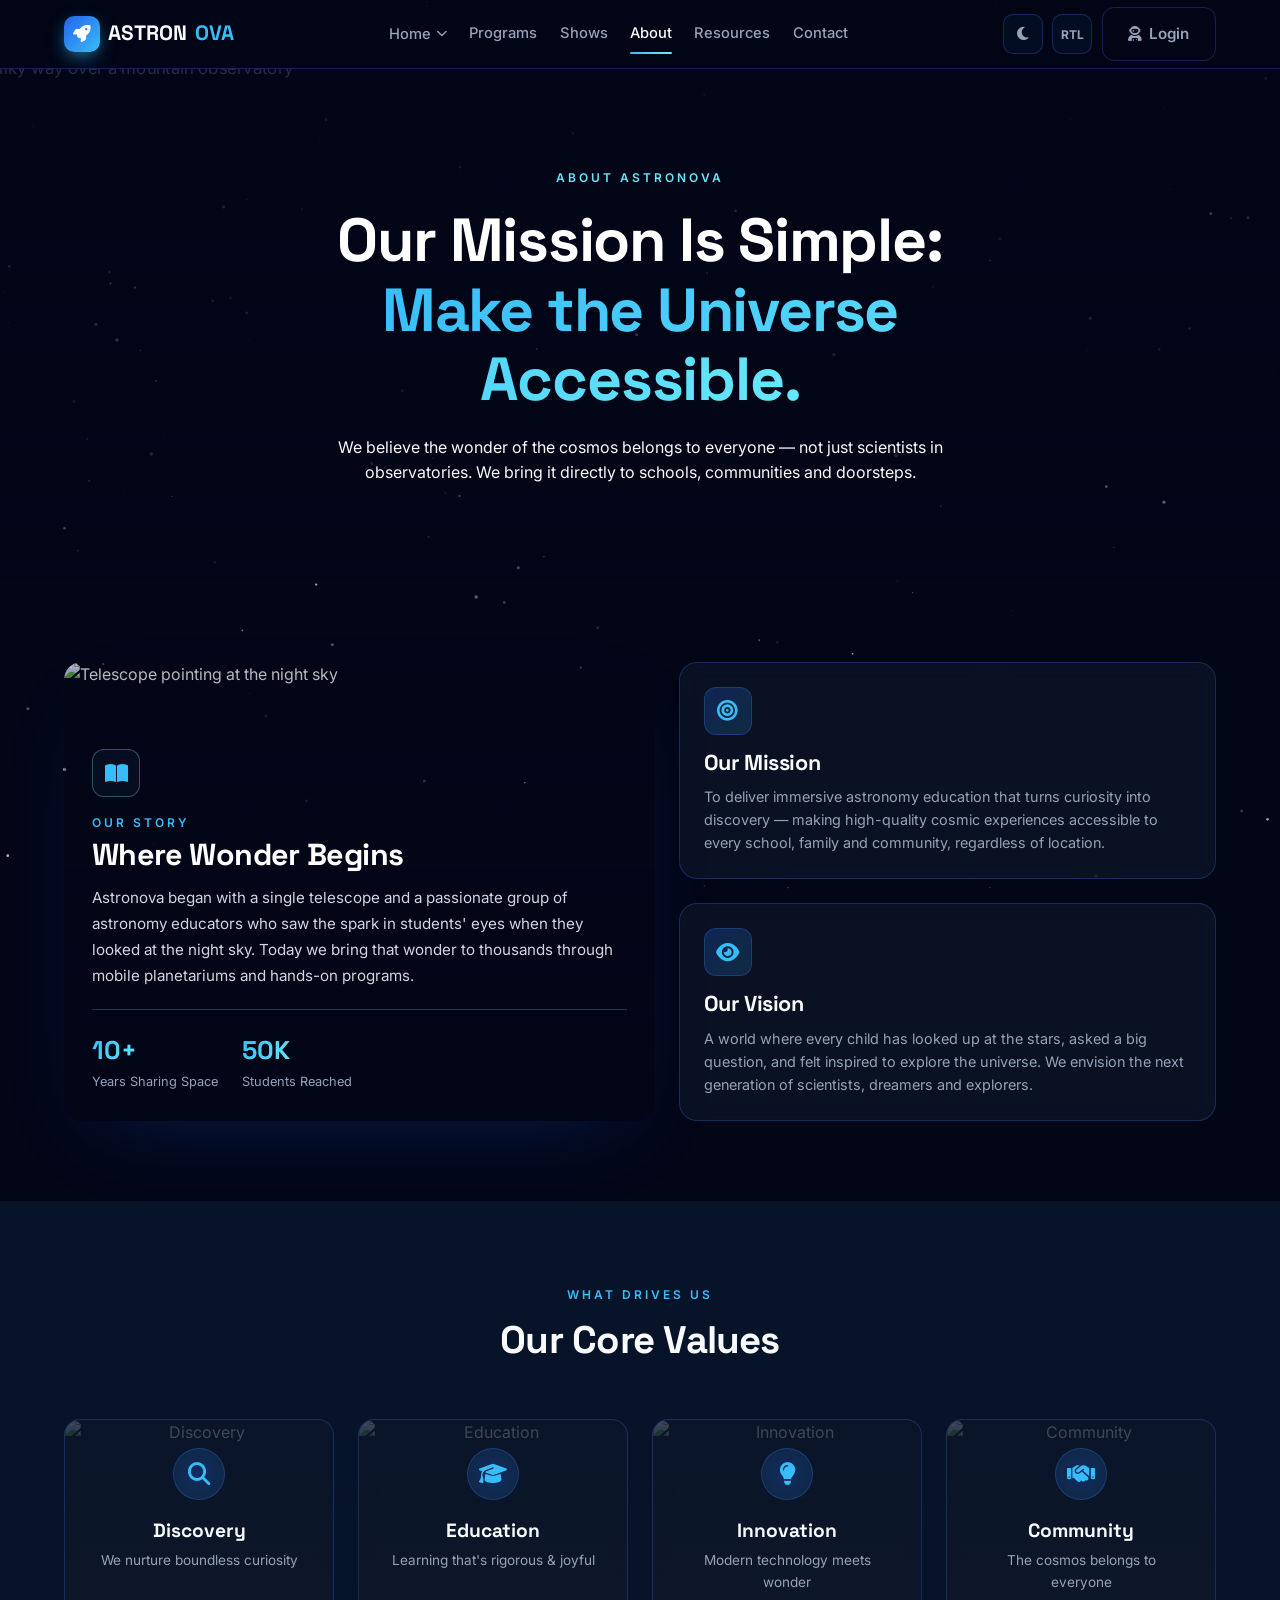
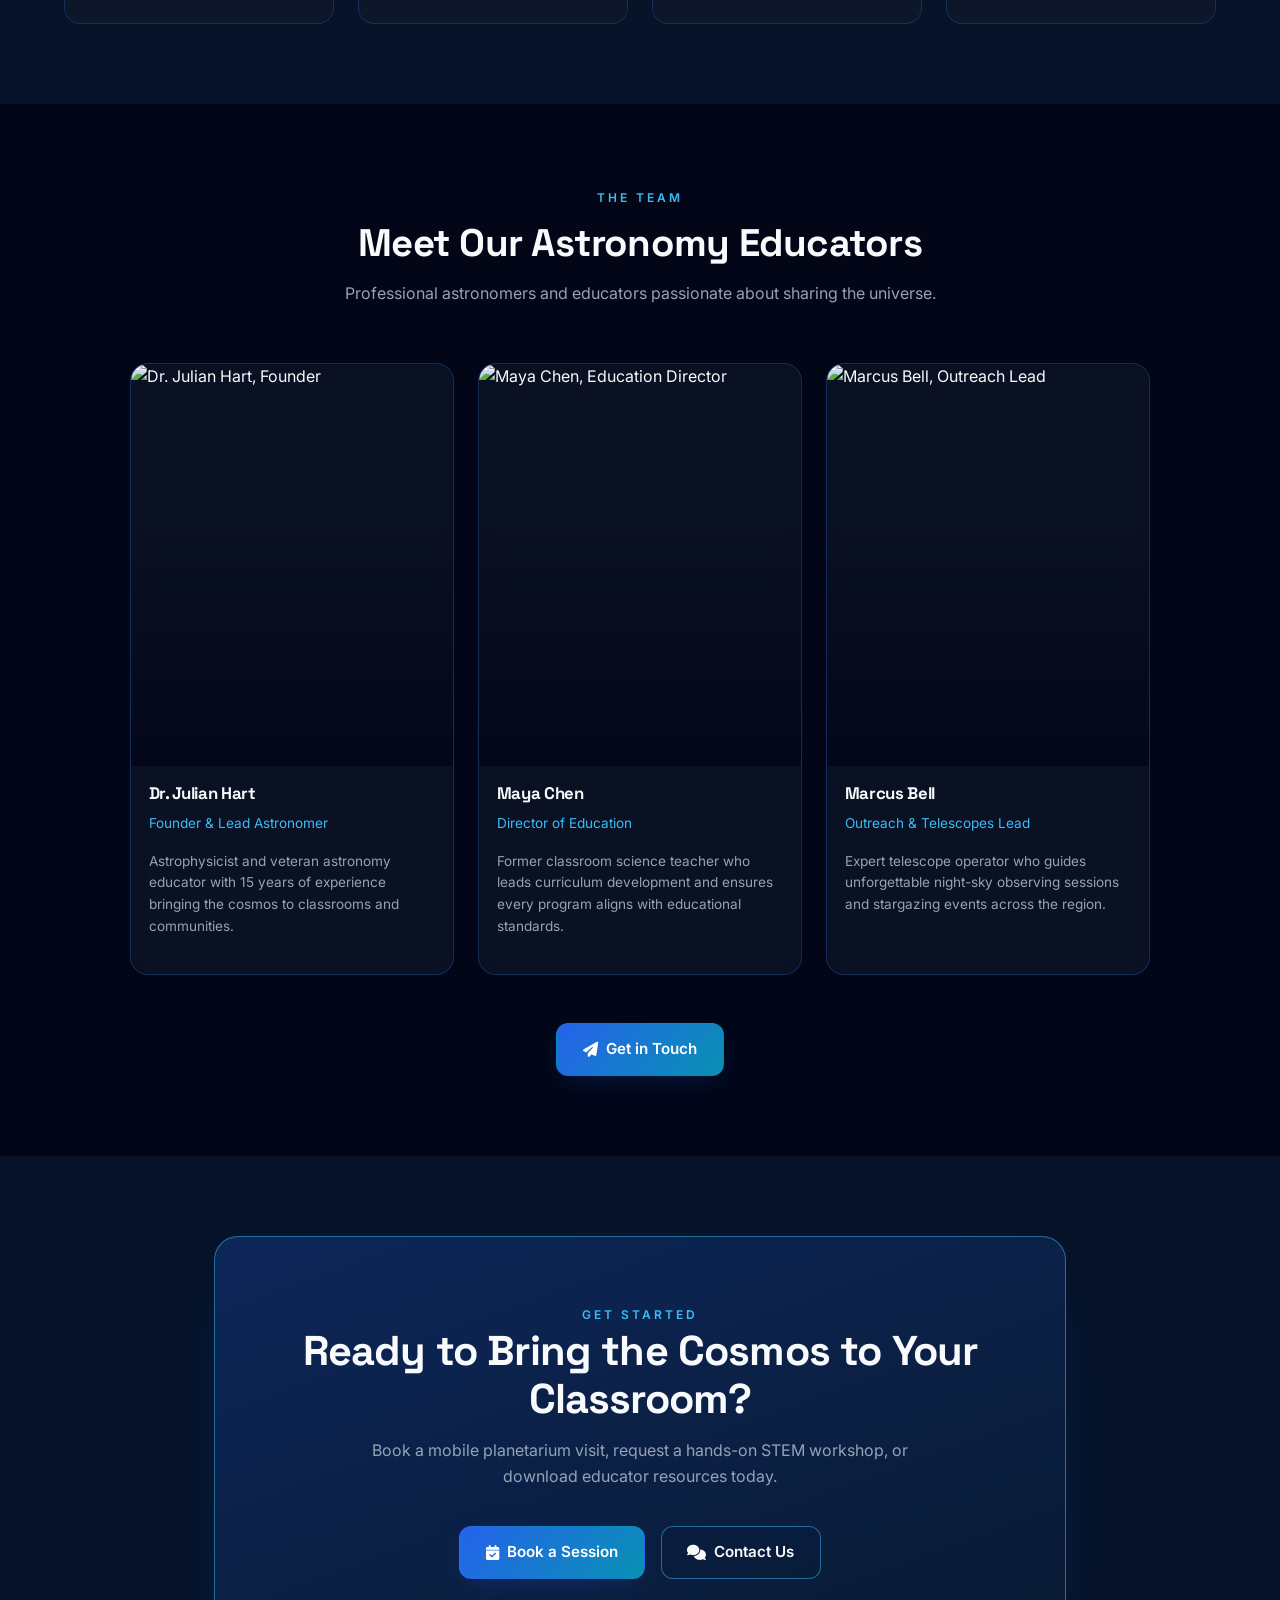
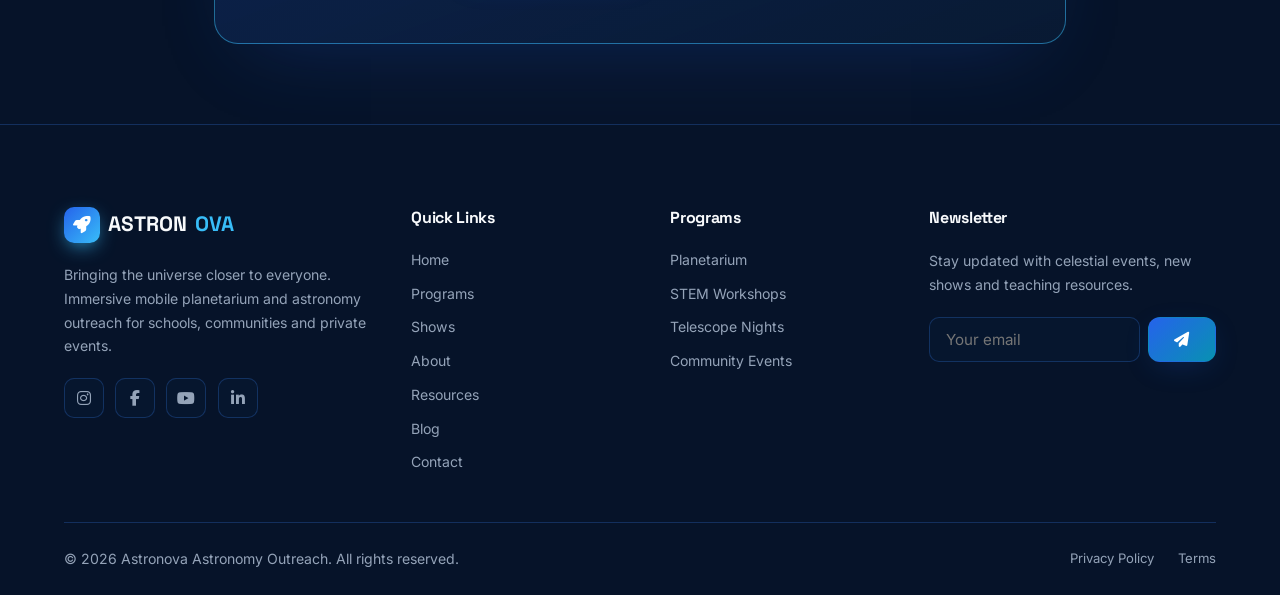
==== commit 763a3587: "first commit" ====
--- a/about.html
+++ b/about.html
@@ -5,6 +5,7 @@
   <meta name="viewport" content="width=device-width, initial-scale=1.0">
   <meta name="description" content="About Astronova — Our mission is simple: make the universe accessible to everyone.">
   <title>About | ASTRONOVA</title>
+  <link rel="icon" type="image/svg+xml" href="assets/favicon.svg">
   <link rel="preconnect" href="https://fonts.googleapis.com">
   <link rel="preconnect" href="https://fonts.gstatic.com" crossorigin>
   <link href="https://fonts.googleapis.com/css2?family=Inter:wght@300;400;500;600;700&family=Space+Grotesk:wght@400;500;700&display=swap" rel="stylesheet">
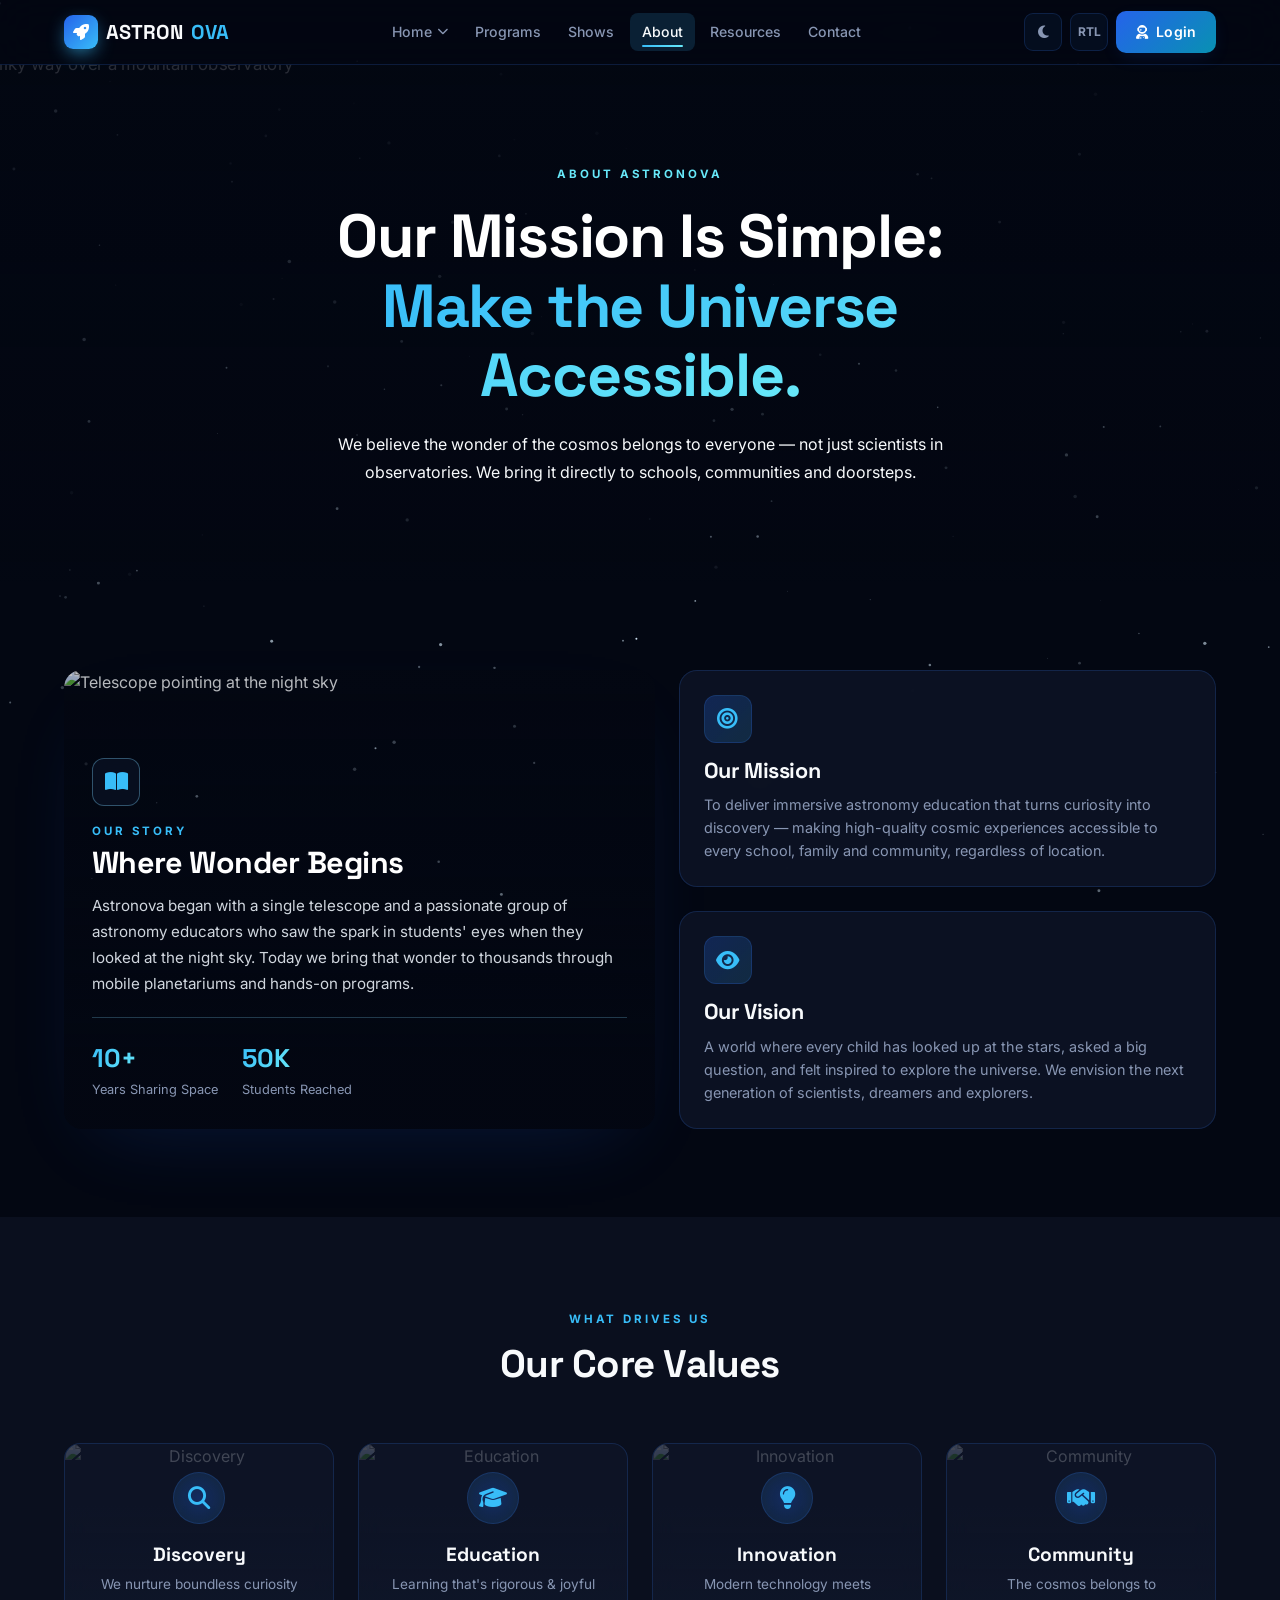
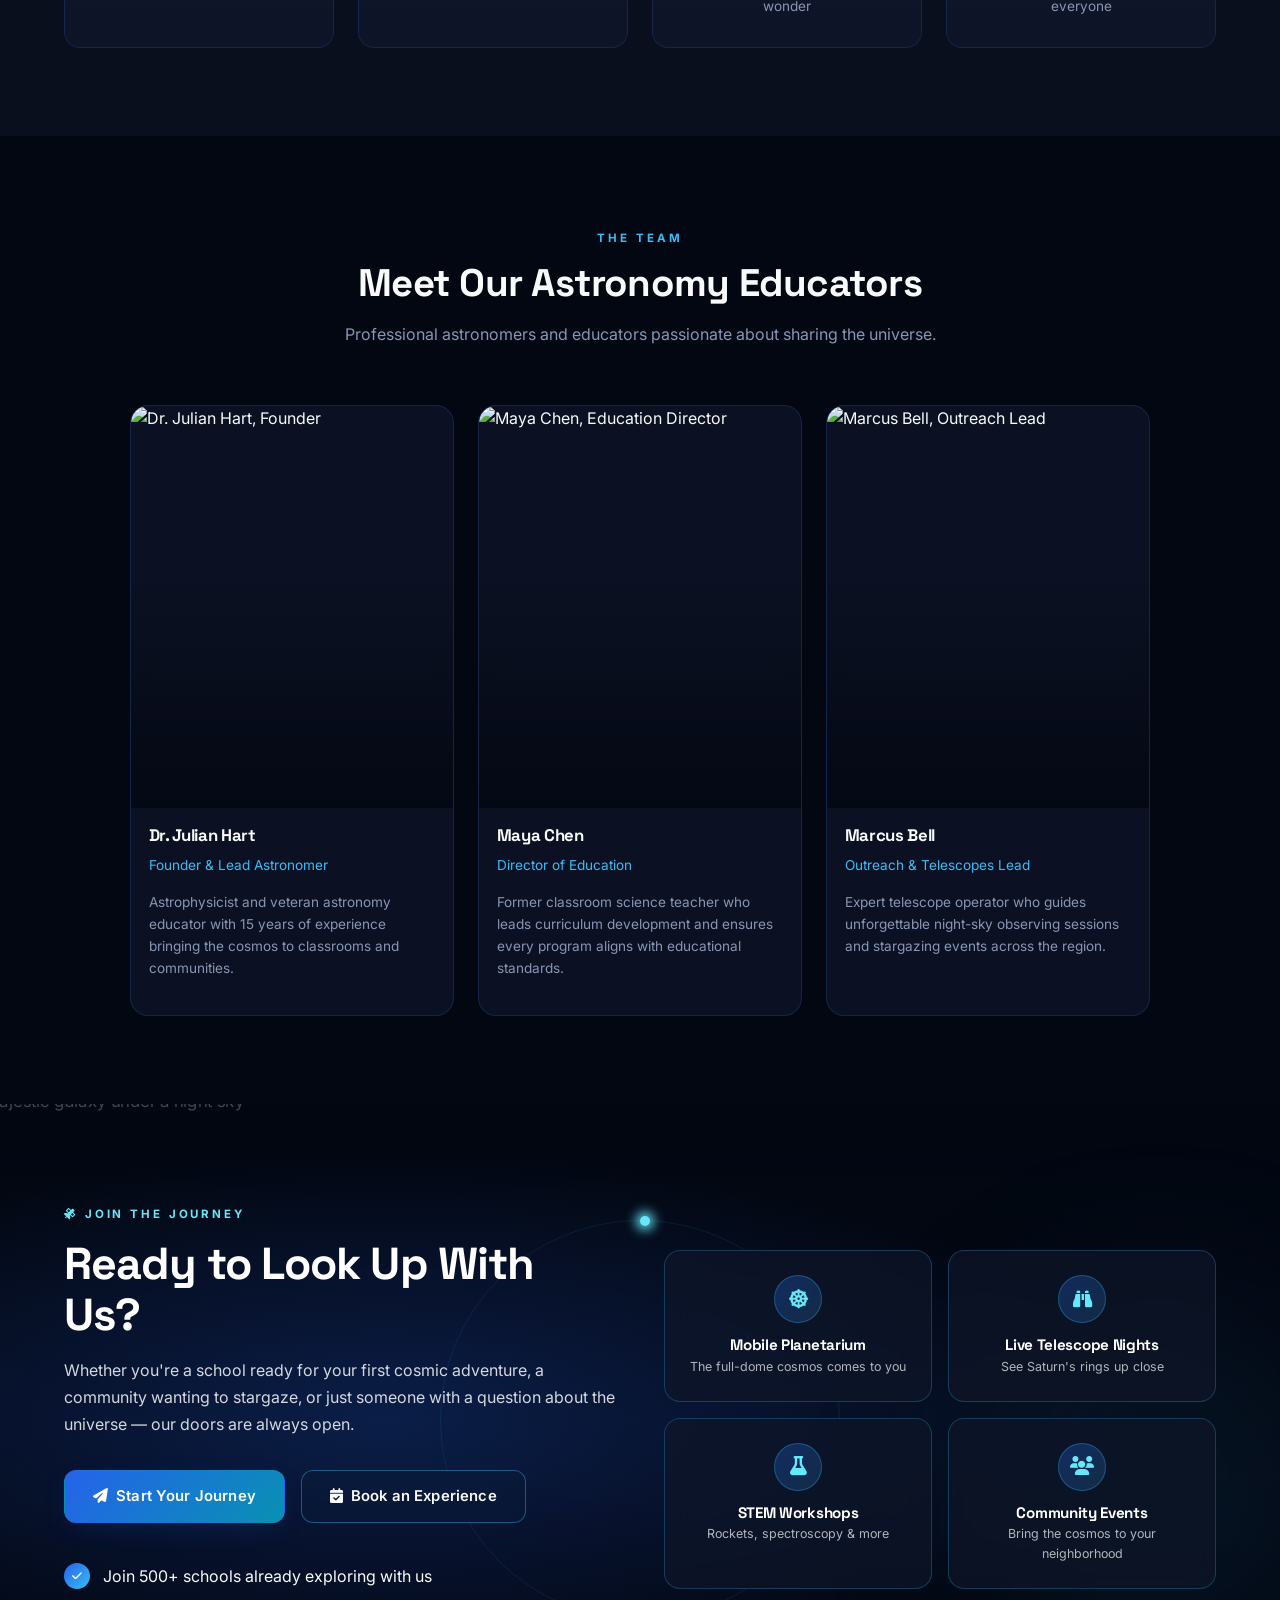
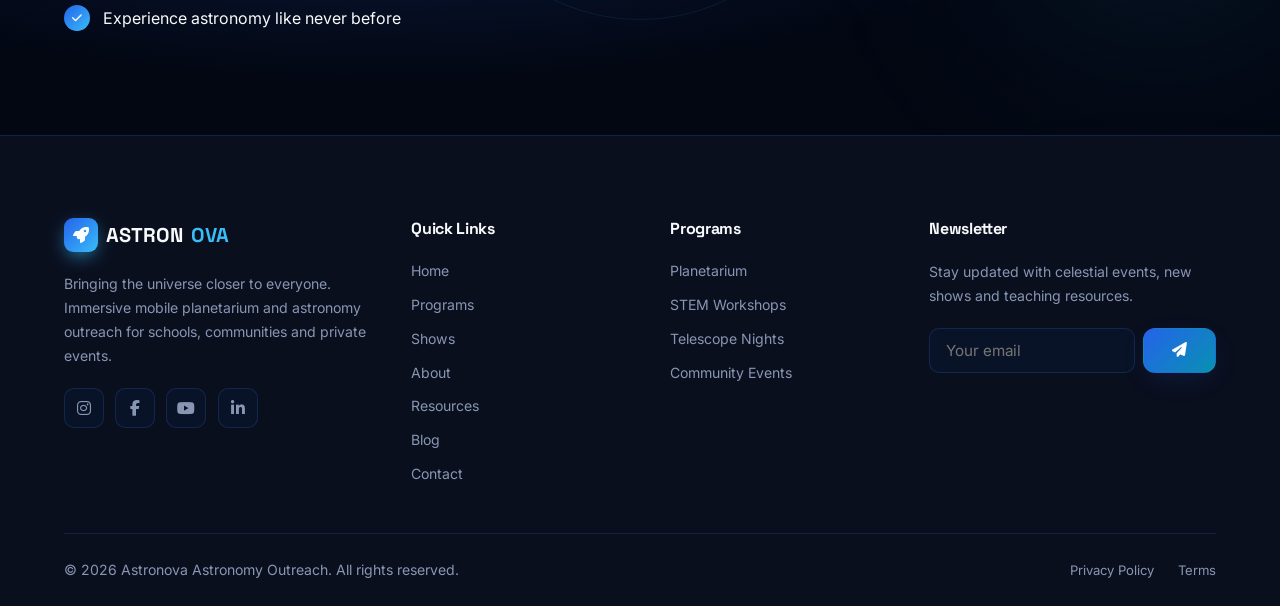
==== commit 7b64c759: "first commit" ====
--- a/about.html
+++ b/about.html
@@ -114,22 +114,50 @@
             </div>
           </article>
         </div>
-        <div class="text-center mt-3 reveal">
-          <a href="contact.html" class="btn btn-primary"><i class="fas fa-paper-plane"></i> Get in Touch</a>
-        </div>
       </div>
     </section>
 
-    <!-- ============ CTA / CALL TO ACTION ============ -->
-    <section class="section cta-section">
+    <!-- ============ IMMERSIVE FINAL SECTION ============ -->
+    <section class="about-final">
+      <div class="orbital-ring"></div>
+      <div class="about-final-bg">
+        <img src="https://images.unsplash.com/photo-1465101162946-4377e57745c3?auto=format&fit=crop&w=1800&q=70" alt="Majestic galaxy under a night sky" loading="lazy">
+      </div>
+      <div class="nebula nebula-cyan" style="width:500px;height:500px;bottom:0;inset-inline-end:-10%"></div>
       <div class="container">
-        <div class="cta-box reveal">
-          <span class="eyebrow">Get Started</span>
-          <h2>Ready to Bring the Cosmos to Your Classroom?</h2>
-          <p class="section-sub">Book a mobile planetarium visit, request a hands-on STEM workshop, or download educator resources today.</p>
-          <div class="cta-btns">
-            <a href="#" class="btn btn-primary" data-book><i class="fas fa-calendar-check"></i> Book a Session</a>
-            <a href="contact.html" class="btn btn-secondary"><i class="fas fa-comments"></i> Contact Us</a>
+        <div class="about-final-content">
+          <div class="about-final-text reveal">
+            <span class="eyebrow"><i class="fas fa-satellite"></i> Join the Journey</span>
+            <h2>Ready to Look Up With Us?</h2>
+            <p>Whether you're a school ready for your first cosmic adventure, a community wanting to stargaze, or just someone with a question about the universe — our doors are always open.</p>
+            <div style="display:flex;gap:1rem;flex-wrap:wrap;margin-bottom:2rem">
+              <a href="contact.html" class="btn btn-primary"><i class="fas fa-paper-plane"></i> Start Your Journey</a>
+              <a href="#" class="btn btn-secondary" data-book><i class="fas fa-calendar-check"></i> Book an Experience</a>
+            </div>
+            <div class="why-point" style="color:var(--soft-white)"><span class="check"><i class="fas fa-check"></i></span> Join 500+ schools already exploring with us</div>
+            <div class="why-point" style="color:var(--soft-white)"><span class="check"><i class="fas fa-check"></i></span> Experience astronomy like never before</div>
+          </div>
+          <div class="about-final-visuals reveal d-2">
+            <div class="orbit-card">
+              <div class="orbit-icon"><i class="fas fa-dharmachakra"></i></div>
+              <h4>Mobile Planetarium</h4>
+              <p>The full-dome cosmos comes to you</p>
+            </div>
+            <div class="orbit-card">
+              <div class="orbit-icon"><i class="fas fa-binoculars"></i></div>
+              <h4>Live Telescope Nights</h4>
+              <p>See Saturn's rings up close</p>
+            </div>
+            <div class="orbit-card">
+              <div class="orbit-icon"><i class="fas fa-flask"></i></div>
+              <h4>STEM Workshops</h4>
+              <p>Rockets, spectroscopy & more</p>
+            </div>
+            <div class="orbit-card">
+              <div class="orbit-icon"><i class="fas fa-users"></i></div>
+              <h4>Community Events</h4>
+              <p>Bring the cosmos to your neighborhood</p>
+            </div>
           </div>
         </div>
       </div>
--- a/css/style.css
+++ b/css/style.css
@@ -1,12 +1,13 @@
 /* ============================================================
    ASTRONOVA — Premium Mobile Planetarium & Astronomy Outreach
-   Design System (Dark/Light + RTL/LTR ready)
+   Design System (Dark/Light + RTL/LTR ready) — Refined v2
    ============================================================ */
 
 /* ---------- Theme Tokens ---------- */
 :root {
-  --space-navy: #020617;
-  --midnight: #061329;
+  --space-navy: #030712;
+  --midnight: #0a0f1e;
+  --deep-surface: #0f1629;
   --cosmic-blue: #0B1F3A;
   --royal-blue: #2563EB;
   --electric-blue: #38BDF8;
@@ -16,26 +17,36 @@
 
   --bg-primary: var(--space-navy);
   --bg-secondary: var(--midnight);
-  --bg-card: rgba(15, 23, 42, 0.65);
+  --bg-tertiary: var(--deep-surface);
+  --bg-card: rgba(15, 22, 41, 0.75);
   --bg-glass: rgba(11, 31, 58, 0.35);
-  --border-color: rgba(59, 130, 246, 0.25);
-  --border-strong: rgba(56, 189, 248, 0.5);
+  --border-color: rgba(59, 130, 246, 0.18);
+  --border-strong: rgba(56, 189, 248, 0.4);
   --text-primary: var(--soft-white);
-  --text-secondary: var(--muted-blue);
-  --shadow-color: rgba(37, 99, 235, 0.25);
-  --grid-lines: rgba(56, 189, 248, 0.08);
+  --text-secondary: #8896b3;
+  --accent: #7dd3fc;
+  --accent-strong: #38BDF8;
+  --shadow-color: rgba(37, 99, 235, 0.2);
+  --glow-color: rgba(56, 189, 248, 0.15);
+  --grid-lines: rgba(56, 189, 248, 0.06);
 }
 
 [data-theme="light"] {
-  --bg-primary: #eef5ff;
-  --bg-secondary: #e3edfb;
-  --bg-card: rgba(248, 250, 252, 0.92);
-  --bg-glass: rgba(255, 255, 255, 0.65);
-  --border-color: rgba(37, 99, 235, 0.22);
-  --text-primary: #0f172a;
-  --text-secondary: #475569;
-  --shadow-color: rgba(37, 99, 235, 0.15);
-  --grid-lines: rgba(37, 99, 235, 0.1);
+  --bg-primary: #f0f5ff;
+  --bg-secondary: #e6eef9;
+  --bg-tertiary: #dce6f5;
+  --bg-card: rgba(255, 255, 255, 0.95);
+  --bg-glass: rgba(255, 255, 255, 0.7);
+  --border-color: rgba(30, 64, 175, 0.18);
+  --border-strong: rgba(30, 64, 175, 0.35);
+  --text-primary: #0c1222;
+  --text-secondary: #3b4a6b;
+  --electric-blue: #1d4ed8;
+  --accent: #1d4ed8;
+  --accent-strong: #1e40af;
+  --shadow-color: rgba(30, 64, 175, 0.12);
+  --glow-color: rgba(37, 99, 235, 0.08);
+  --grid-lines: rgba(30, 64, 175, 0.08);
 }
 
 /* ---------- Base ---------- */
@@ -76,22 +87,22 @@
 h3 { font-size: clamp(1.15rem, 2vw, 1.35rem); }
 
 .eyebrow {
-  font-size: 0.75rem;
+  font-size: 0.72rem;
   letter-spacing: 0.25em;
   text-transform: uppercase;
-  color: var(--electric-blue);
-  font-weight: 600;
+  color: var(--accent-strong);
+  font-weight: 700;
 }
 [dir="rtl"] .eyebrow { letter-spacing: 0; }
 
-.section { padding: 5rem 0; position: relative; }
+.section { padding: 5.5rem 0; position: relative; }
 .section-head { text-align: center; margin-bottom: 3.5rem; }
 [dir="rtl"] .section-head { text-align: center; }
 .section-head h2 { margin-top: 0.75rem; }
-.section-sub { color: var(--text-secondary); max-width: 640px; margin: 1rem auto 0; }
+.section-sub { color: var(--text-secondary); max-width: 640px; margin: 1rem auto 0; line-height: 1.7; }
 
 .gradient-text {
-  background: linear-gradient(120deg, var(--electric-blue), var(--cyan-glow));
+  background: linear-gradient(135deg, var(--electric-blue), var(--cyan-glow));
   -webkit-background-clip: text;
   background-clip: text;
   -webkit-text-fill-color: transparent;
@@ -101,7 +112,7 @@
 #starfield {
   position: fixed; inset: 0; z-index: 0; pointer-events: none;
 }
-[data-theme="light"] #starfield { opacity: 0.35; }
+[data-theme="light"] #starfield { opacity: 0.3; }
 main, footer { position: relative; z-index: 1; }
 
 /* ---------- Hero background images ---------- */
@@ -116,11 +127,11 @@
 .hero-bg::after {
   content: ''; position: absolute; inset: 0;
   background:
-    linear-gradient(to right, rgba(2,6,23,0.92) 0%, rgba(2,6,23,0.72) 42%, rgba(2,6,23,0.4) 100%);
+    linear-gradient(to right, rgba(3,7,18,0.93) 0%, rgba(3,7,18,0.75) 42%, rgba(3,7,18,0.45) 100%);
 }
 [data-theme="light"] .hero-bg::after {
   background:
-    linear-gradient(to right,rgba(11,31,58,0.92) 0%, rgba(11,31,58,0.8) 50%, rgba(11,31,58,0.6) 100% );
+    linear-gradient(to right, rgba(12,18,34,0.92) 0%, rgba(12,18,34,0.82) 50%, rgba(12,18,34,0.65) 100% );
 }
 .hero.has-hero-bg { position: relative; isolation: isolate; }
 .hero.has-hero-bg .container { position: relative; z-index: 2; }
@@ -129,16 +140,15 @@
 .hero.has-hero-bg .eyebrow { color: var(--cyan-glow); }
 .ed-hero.has-hero-bg p.lead { color: var(--soft-white); opacity: 0.92; }
 
-/* centered overlay variant (used on interior page heroes) */
 .hero-bg.center::after {
   background:
-    linear-gradient(to bottom, rgba(2,6,23,0.85) 0%, rgba(2,6,23,0.65) 60%, rgba(2,6,23,0.5) 100%);
+    linear-gradient(to bottom, rgba(3,7,18,0.85) 0%, rgba(3,7,18,0.65) 60%, rgba(3,7,18,0.55) 100%);
 }
 
 /* ---------- Sticky nav scroll state ---------- */
 .nav.scrolled {
-  background: color-mix(in srgb, var(--bg-primary) 92%, transparent);
-  box-shadow: 0 10px 40px -20px rgba(2,6,23,0.8);
+  background: color-mix(in srgb, var(--bg-primary) 90%, transparent);
+  box-shadow: 0 10px 40px -20px rgba(3,7,18,0.8);
 }
 
 .nebula {
@@ -148,8 +158,8 @@
   pointer-events: none;
   z-index: 0;
 }
-.nebula-blue { background: radial-gradient(circle, rgba(37,99,235,0.18), transparent 70%); }
-.nebula-cyan { background: radial-gradient(circle, rgba(56,189,248,0.14), transparent 70%); }
+.nebula-blue { background: radial-gradient(circle, rgba(37,99,235,0.15), transparent 70%); }
+.nebula-cyan { background: radial-gradient(circle, rgba(56,189,248,0.12), transparent 70%); }
 
 /* ---------- Buttons ---------- */
 .btn {
@@ -157,13 +167,14 @@
   align-items: center;
   justify-content: center;
   gap: 0.5rem;
-  padding: 0.85rem 1.6rem;
+  padding: 0.85rem 1.75rem;
   border-radius: 12px;
   font-weight: 600;
-  font-size: 0.95rem;
-  transition: all 0.3s ease;
+  font-size: 0.93rem;
+  transition: all 0.3s cubic-bezier(0.22,1,0.36,1);
   border: 1px solid transparent;
   position: relative;
+  letter-spacing: 0.01em;
 }
 [dir="rtl"] .btn i { transform: scaleX(-1); }
 .btn i { transition: transform 0.3s ease; }
@@ -176,7 +187,7 @@
   box-shadow: 0 8px 30px -8px var(--shadow-color);
 }
 .btn-primary:hover {
-  box-shadow: 0 0 0 2px rgba(56,189,248,0.3), 0 10px 40px -8px var(--electric-blue);
+  box-shadow: 0 0 0 2px rgba(56,189,248,0.3), 0 12px 40px -8px var(--electric-blue);
   transform: translateY(-2px);
 }
 .btn-secondary {
@@ -185,7 +196,7 @@
   border: 1px solid var(--border-strong);
   color: var(--text-primary);
 }
-.btn-secondary:hover { background: rgba(37,99,235,0.2); border-color: var(--electric-blue); transform: translateY(-2px); }
+.btn-secondary:hover { background: rgba(37,99,235,0.15); border-color: var(--electric-blue); transform: translateY(-2px); }
 .btn-ghost { background: transparent; border: 1px solid var(--border-color); color: var(--text-secondary); }
 .btn-ghost:hover { border-color: var(--electric-blue); color: var(--electric-blue); }
 
@@ -197,48 +208,50 @@
 /* ---------- Navbar ---------- */
 .nav {
   position: fixed; top: 0; left: 0; right: 0; width: 100%; z-index: 100;
-  background: color-mix(in srgb, var(--bg-primary) 88%, transparent);
-  backdrop-filter: blur(16px);
+  background: color-mix(in srgb, var(--bg-primary) 85%, transparent);
+  backdrop-filter: blur(20px);
   border-bottom: 1px solid var(--border-color);
   transition: background 0.3s ease, box-shadow 0.3s ease;
 }
 .nav-inner {
   display: flex; align-items: center; justify-content: space-between;
-  height: 68px; gap: 1rem;
-}
-body:not([data-standalone]) { padding-top: 68px; }
+  height: 64px; gap: 1rem;
+}
+body:not([data-standalone]) { padding-top: 64px; }
 .nav-logo {
   display: flex; align-items: center; gap: 0.5rem;
   font-family: 'Space Grotesk', sans-serif;
-  font-weight: 700; font-size: 1.3rem;
+  font-weight: 700; font-size: 1.25rem;
+  flex-shrink: 0;
 }
 .nav-logo span { color: var(--electric-blue); }
 .nav-logo .logo-icon {
-  width: 36px; height: 36px; display: grid; place-items: center;
-  border-radius: 10px;
+  width: 34px; height: 34px; display: grid; place-items: center;
+  border-radius: 9px;
   background: linear-gradient(135deg, var(--royal-blue), var(--electric-blue));
-  color: #fff; font-size: 1.1rem;
+  color: #fff; font-size: 1rem;
   box-shadow: 0 6px 20px -6px var(--electric-blue);
 }
 
-.nav-menu { display: flex; align-items: center; gap: 1.4rem; }
+.nav-menu { display: flex; align-items: center; gap: 0.2rem; }
 
 .nav-link {
-  font-size: 0.92rem; font-weight: 500;
+  font-size: 0.88rem; font-weight: 500;
   color: var(--text-secondary);
-  position: relative; padding: 0.5rem 0;
+  position: relative; padding: 0.5rem 0.75rem;
   transition: color 0.2s;
   background: none; border: none; cursor: pointer;
-}
-.nav-link:hover, .nav-link.active { color: var(--text-primary); }
+  border-radius: 8px;
+}
+.nav-link:hover, .nav-link.active { color: var(--text-primary); background: var(--glow-color); }
 .nav-link::after {
-  content: ''; position: absolute; left: 0; bottom: 0;
+  content: ''; position: absolute; left: 0.75rem; bottom: 4px;
   width: 0; height: 2px;
   background: linear-gradient(90deg, var(--electric-blue), var(--cyan-glow));
   transition: width 0.3s ease; border-radius: 2px;
 }
-[dir="rtl"] .nav-link::after { left: auto; right: 0; }
-.nav-link:hover::after, .nav-link.active::after { width: 100%; }
+[dir="rtl"] .nav-link::after { left: auto; right: 0.75rem; }
+.nav-link:hover::after, .nav-link.active::after { width: calc(100% - 1.5rem); }
 
 /* Dropdown */
 .has-dropdown { position: relative; display: inline-flex; }
@@ -254,7 +267,7 @@
   backdrop-filter: blur(20px);
   border: 1px solid var(--border-strong);
   border-radius: 14px; padding: 0.5rem;
-  box-shadow: 0 20px 50px -15px rgba(2,6,23,0.6);
+  box-shadow: 0 20px 50px -15px rgba(3,7,18,0.6);
   opacity: 0; visibility: hidden;
   transition: opacity 0.28s ease, transform 0.28s ease, visibility 0.28s;
   z-index: 50;
@@ -273,25 +286,40 @@
   box-shadow: 0 0 20px -6px var(--electric-blue);
 }
 
-.nav-actions { display: flex; align-items: center; gap: 0.6rem; }
+.nav-actions { display: flex; align-items: center; gap: 0.5rem; }
 .icon-btn {
-  width: 40px; height: 40px; display: grid; place-items: center;
-  border-radius: 10px;
+  width: 38px; height: 38px; display: grid; place-items: center;
+  border-radius: 9px;
   border: 1px solid var(--border-color);
   background: var(--bg-glass);
   color: var(--text-secondary);
-  font-size: 0.95rem;
+  font-size: 0.9rem;
   transition: all 0.3s ease;
 }
 .icon-btn:hover { border-color: var(--electric-blue); color: var(--electric-blue); }
 .icon-btn.active { border-color: var(--electric-blue); color: var(--electric-blue); }
+
+/* Login button - primary CTA in navbar */
+.btn-login-desktop {
+  background: linear-gradient(135deg, var(--royal-blue), #0891b2) !important;
+  color: #fff !important;
+  border: none !important;
+  padding: 0.6rem 1.25rem !important;
+  font-size: 0.88rem !important;
+  border-radius: 10px !important;
+  box-shadow: 0 6px 20px -6px var(--shadow-color);
+}
+.btn-login-desktop:hover {
+  box-shadow: 0 0 0 2px rgba(56,189,248,0.3), 0 10px 30px -6px var(--electric-blue) !important;
+  transform: translateY(-2px) !important;
+}
 
 /* Hamburger */
 .hamburger {
   display: none;
-  width: 42px; height: 42px;
+  width: 40px; height: 40px;
   flex-direction: column; gap: 5px; align-items: center; justify-content: center;
-  border-radius: 10px;
+  border-radius: 9px;
   border: 1px solid var(--border-color);
   background: var(--bg-glass);
   z-index: 120;
@@ -299,7 +327,7 @@
 }
 .hamburger:hover { border-color: var(--electric-blue); }
 .hamburger span {
-  width: 20px; height: 2px;
+  width: 18px; height: 2px;
   background: var(--text-primary);
   border-radius: 2px;
   transition: all 0.3s ease;
@@ -308,7 +336,7 @@
 .hamburger.open span:nth-child(2) { opacity: 0; }
 .hamburger.open span:nth-child(3) { transform: translateY(-7px) rotate(-45deg); }
 
-/* Mobile panel — slide from right */
+/* Mobile panel */
 .mobile-panel {
   position: fixed; top: 0; right: 0; bottom: 0;
   width: 300px; max-width: 85vw;
@@ -342,7 +370,6 @@
 .mobile-actions .icon-row .icon-btn { flex: 1; height: 48px; font-size: 1rem; }
 .mobile-actions .toggle-label { font-size: 0.75rem; letter-spacing: 0.06em; text-transform: uppercase; color: var(--text-secondary); font-weight: 600; margin-bottom: 0.25rem; }
 
-/* Mobile overlay backdrop */
 .mobile-overlay {
   position: fixed; inset: 0; z-index: 105;
   background: rgba(0,0,0,0.5); backdrop-filter: blur(4px);
@@ -354,7 +381,7 @@
 /* ---------- Hero ---------- */
 .hero {
   position: relative;
-  min-height: calc(100vh - 68px);
+  min-height: calc(100vh - 64px);
   display: flex; align-items: center;
   padding: 4rem 0; overflow: hidden;
 }
@@ -371,9 +398,9 @@
   margin-bottom: 1.5rem;
 }
 [dir="rtl"] .hero-badge { letter-spacing: 0; }
-.hero h1 { margin-bottom: 1.2rem; font-size: clamp(2.3rem, 5.5vw, 3.8rem); color: #fff; }
-.hero p.lead { font-size: 1.05rem; color: var(--text-secondary); max-width: 520px; margin-bottom: 2rem; }
-.hero-btns { display: flex; gap: 1rem; flex-wrap: wrap; }
+.hero h1 { margin-bottom: 1.25rem; font-size: clamp(2.3rem, 5.5vw, 3.8rem); color: #fff; }
+.hero p.lead { font-size: 1.05rem; color: var(--text-secondary); max-width: 520px; margin-bottom: 2.5rem; line-height: 1.7; }
+.hero-btns { display: flex; gap: 1rem; flex-wrap: wrap; margin-bottom: 0; }
 
 .hero-visual { position: relative; display: grid; place-items: center; }
 .planet-scene { width: 100%; max-width: 420px; aspect-ratio: 1; position: relative; }
@@ -404,7 +431,7 @@
   border: 1px solid var(--border-color);
   border-radius: 14px; padding: 0.8rem 1rem;
   font-size: 0.82rem;
-  box-shadow: 0 15px 40px -15px rgba(2,6,23,0.5);
+  box-shadow: 0 15px 40px -15px rgba(3,7,18,0.5);
   animation: float 6s ease-in-out infinite; white-space: nowrap;
 }
 .float-card .fc-icon {
@@ -420,14 +447,29 @@
 @keyframes float { 0%,100% { transform: translateY(0); } 50% { transform: translateY(-12px); } }
 
 /* ---------- Stats ---------- */
-.stats-wrap { padding: 2rem 0; border-top: 1px solid var(--border-color); border-bottom: 1px solid var(--border-color); background: var(--bg-secondary); }
+.stats-wrap {
+  padding: 2rem 0;
+  border-top: 1px solid var(--border-color);
+  border-bottom: 1px solid var(--border-color);
+  background: var(--bg-secondary);
+}
 .stats-grid { display: grid; grid-template-columns: repeat(4, 1fr); gap: 2rem; text-align: center; }
 .stat-number {
   font-family: 'Space Grotesk', sans-serif; font-size: clamp(2rem, 4vw, 2.8rem); font-weight: 700;
   background: linear-gradient(120deg, var(--electric-blue), var(--cyan-glow));
   -webkit-background-clip: text; background-clip: text; -webkit-text-fill-color: transparent;
 }
-.stat-label { color: var(--text-secondary); font-size: 0.9rem; margin-top: 0.3rem; }
+.stat-label { color: var(--text-secondary); font-size: 0.88rem; margin-top: 0.3rem; }
+
+/* Stats inside hero (always on dark hero background) */
+.hero .stats-grid {
+  border: 0; padding-top: 1.5rem;
+  text-align: start;
+  gap: 1.5rem;
+  border-top: 1px solid rgba(56,189,248,0.15);
+}
+.hero .stat-label { color: rgba(248,250,252,0.7); }
+.hero .stat-number { font-size: clamp(1.5rem, 3vw, 2.4rem); }
 
 /* ---------- Cards ---------- */
 .card {
@@ -440,12 +482,12 @@
 .card:hover {
   transform: translateY(-6px);
   border-color: var(--electric-blue);
-  box-shadow: 0 24px 50px -20px var(--shadow-color), 0 0 25px -6px rgba(56,189,248,0.25);
+  box-shadow: 0 24px 50px -20px var(--shadow-color), 0 0 25px -6px rgba(56,189,248,0.2);
 }
 .card-img { position: relative; overflow: hidden; aspect-ratio: 16/10; }
 .card-img img { width: 100%; height: 100%; object-fit: cover; transition: transform 0.5s ease; }
 .card:hover .card-img img { transform: scale(1.08); }
-.card-img .overlay { position: absolute; inset: 0; background: linear-gradient(to top, rgba(2,6,23,0.85), transparent 60%); }
+.card-img .overlay { position: absolute; inset: 0; background: linear-gradient(to top, rgba(3,7,18,0.85), transparent 60%); }
 .card-body { padding: 1.5rem; }
 .card-body h3 { margin-bottom: 0.6rem; }
 .card-body p { color: var(--text-secondary); font-size: 0.9rem; margin-bottom: 1rem; }
@@ -471,7 +513,7 @@
 .about-story-bg img { width: 100%; height: 100%; object-fit: cover; }
 .about-story-shade {
   position: absolute; inset: 0;
-  background: linear-gradient(to top, rgba(2,6,23,0.92) 15%, rgba(2,6,23,0.5) 55%, rgba(2,6,23,0.25));
+  background: linear-gradient(to top, rgba(3,7,18,0.92) 15%, rgba(3,7,18,0.5) 55%, rgba(3,7,18,0.25));
 }
 .about-story-content {
   position: relative; z-index: 2; display: flex; flex-direction: column;
@@ -590,7 +632,7 @@
 .obs-window img { width: 100%; height: 100%; object-fit: cover; transition: opacity 0.4s ease, transform 0.4s ease; }
 .obs-window::after {
   content: ''; position: absolute; inset: 0;
-  box-shadow: inset 0 0 80px rgba(2,6,23,0.6); pointer-events: none;
+  box-shadow: inset 0 0 80px rgba(3,7,18,0.6); pointer-events: none;
 }
 .obs-window .scope-corner {
   position: absolute; top: 12px; inset-inline-start: 12px;
@@ -636,9 +678,9 @@
 .dash-card {
   background: var(--bg-card); border: 1px solid var(--border-color);
   border-radius: 18px; padding: 1.6rem; backdrop-filter: blur(12px);
-  transition: border-color 0.3s ease;
-}
-.dash-card:hover { border-color: var(--electric-blue); }
+  transition: border-color 0.3s ease, transform 0.3s ease;
+}
+.dash-card:hover { border-color: var(--electric-blue); transform: translateY(-3px); }
 .dash-card .dash-icon {
   width: 42px; height: 42px; display: grid; place-items: center; border-radius: 12px;
   background: linear-gradient(135deg, rgba(37,99,235,0.25), rgba(56,189,248,0.15));
@@ -720,7 +762,6 @@
 .review-stars { margin-left: auto; color: #ffb400; font-size: 0.9rem; letter-spacing: 0.05em; white-space: nowrap; }
 .review-cta { text-align: center; margin-top: 2.5rem; }
 
-/* Reviews auto carousel */
 .reviews-carousel { max-width: 1080px; margin: 0 auto; }
 .reviews-track {
   display: grid; grid-template-columns: repeat(1, 1fr); gap: 1.5rem;
@@ -828,7 +869,7 @@
 /* ---------- Modal ---------- */
 .modal-overlay {
   position: fixed; inset: 0; z-index: 200;
-  background: rgba(2,6,23,0.75); backdrop-filter: blur(8px);
+  background: rgba(3,7,18,0.75); backdrop-filter: blur(8px);
   display: grid; place-items: center; padding: 1.5rem;
   opacity: 0; visibility: hidden; transition: opacity 0.3s ease, visibility 0.3s;
 }
@@ -837,7 +878,7 @@
   width: 100%; max-width: 620px; max-height: 90vh; overflow-y: auto;
   background: var(--bg-secondary);
   border: 1px solid var(--border-strong); border-radius: 22px;
-  padding: 2.2rem; box-shadow: 0 30px 80px -20px rgba(2,6,23,0.8);
+  padding: 2.2rem; box-shadow: 0 30px 80px -20px rgba(3,7,18,0.8);
   transform: scale(0.92) translateY(10px);
   transition: transform 0.35s cubic-bezier(0.22,1,0.36,1);
   position: relative;
@@ -856,7 +897,7 @@
   color: var(--soft-white); backdrop-filter: blur(12px);
   padding: 1rem 1.6rem; border-radius: 14px;
   display: flex; align-items: center; gap: 0.8rem;
-  box-shadow: 0 20px 50px -15px rgba(2,6,23,0.8);
+  box-shadow: 0 20px 50px -15px rgba(3,7,18,0.8);
   opacity: 0; visibility: hidden;
   transition: all 0.4s cubic-bezier(0.22,1,0.36,1); max-width: 90vw;
 }
@@ -871,7 +912,7 @@
 }
 .price-card:hover { transform: translateY(-6px); border-color: var(--electric-blue); }
 .price-card.featured {
-  background: linear-gradient(160deg, rgba(37,99,235,0.25), rgba(11,31,58,0.6));
+  background: linear-gradient(160deg, rgba(37,99,235,0.25), rgba(15,22,41,0.6));
   border-color: var(--electric-blue);
   box-shadow: 0 0 50px -12px rgba(37,99,235,0.5);
 }
@@ -894,7 +935,7 @@
 [dir="rtl"] .event-card:hover { transform: translateX(-6px); }
 .event-date {
   flex-shrink: 0; width: 66px; text-align: center; border-radius: 12px;
-  background: linear-gradient(160deg, rgba(37,99,235,0.3), rgba(11,31,58,0.5));
+  background: linear-gradient(160deg, rgba(37,99,235,0.3), rgba(15,22,41,0.5));
   border: 1px solid var(--border-color); padding: 0.7rem 0;
 }
 .event-date .day { font-family: 'Space Grotesk', sans-serif; font-size: 1.6rem; font-weight: 700; line-height: 1; }
@@ -918,7 +959,7 @@
 .contact-info-card h4 { margin-bottom: 0.2rem; }
 .contact-info-card p { color: var(--text-secondary); font-size: 0.88rem; }
 
-/* ---------- Auth / Login (form-only, centered) ---------- */
+/* ---------- Auth / Login ---------- */
 .auth-wrap {
   min-height: 100vh;
   display: flex; align-items: center; justify-content: center;
@@ -936,7 +977,6 @@
 .link-accent:hover { text-decoration: underline; }
 .form-switch { text-align: center; margin-top: 1.2rem; font-size: 0.88rem; color: var(--text-secondary); margin-bottom: 0; }
 
-/* Top-right toggles (dark/light + RTL) */
 .auth-float {
   position: fixed; top: 1.25rem; inset-inline-end: 1.25rem; z-index: 20;
   display: flex; gap: 0.6rem; align-items: center;
@@ -949,7 +989,6 @@
 }
 .auth-icon:hover { border-color: var(--electric-blue); color: var(--electric-blue); transform: translateY(-1px); }
 
-/* Centered brand logo */
 .auth-logo {
   display: flex; align-items: center; justify-content: center; gap: 0.5rem;
   font-family: 'Space Grotesk', sans-serif;
@@ -965,12 +1004,10 @@
   box-shadow: 0 10px 34px -8px var(--electric-blue);
 }
 
-/* Card headings */
 .auth-head { text-align: center; margin-bottom: 1.5rem; }
 .auth-head h1 { font-size: 1.5rem; font-weight: 700; }
 .auth-head p { color: var(--text-secondary); font-size: 0.9rem; margin-top: 0.35rem; }
 
-/* Social login */
 .auth-social { display: flex; justify-content: center; gap: 0.9rem; margin-bottom: 1.25rem; }
 .auth-social-btn {
   width: 48px; height: 48px; display: grid; place-items: center; border-radius: 50%;
@@ -985,14 +1022,12 @@
 .auth-social-btn:nth-child(2):hover { background: linear-gradient(135deg, #333333, #111111); }
 .auth-social-btn:nth-child(3):hover { background: #1877f2; }
 
-/* Divider */
 .auth-divider {
   display: flex; align-items: center; gap: 1rem; margin: 0 0 1.5rem;
   color: var(--text-secondary); font-size: 0.78rem; text-transform: uppercase; letter-spacing: 0.05em;
 }
 .auth-divider::before, .auth-divider::after { content: ""; flex: 1; height: 1px; background: var(--border-color); }
 
-/* Footer links */
 .auth-footer {
   display: flex; flex-wrap: wrap; justify-content: center; gap: 0.9rem;
   margin-top: 1.5rem; font-size: 0.82rem;
@@ -1049,10 +1084,7 @@
 .reveal-scale { transform: scale(0.92); }
 .reveal-scale.visible { transform: scale(1); }
 
-/* Hero text always visible */
 .hero .reveal { opacity: 1; transform: translateY(0); }
-
-/* CTA / Contact section always visible */
 .container.text-center .reveal { opacity: 1; transform: translateY(0); }
 
 /* Chart */
@@ -1083,11 +1115,11 @@
 .ed-hero-bg::after {
   content: ''; position: absolute; inset: 0;
   background:
-    linear-gradient(to bottom, rgba(2,6,23,0.82) 0%, rgba(2,6,23,0.72) 40%, rgba(2,6,23,0.82) 100%);
+    linear-gradient(to bottom, rgba(3,7,18,0.82) 0%, rgba(3,7,18,0.72) 40%, rgba(3,7,18,0.82) 100%);
 }
 [data-theme="light"] .ed-hero-bg::after {
   background:
-    linear-gradient(to bottom, rgba(11,31,58,0.88) 0%, rgba(11,31,58,0.78) 40%, rgba(11,31,58,0.88) 100%);
+    linear-gradient(to bottom, rgba(12,18,34,0.88) 0%, rgba(12,18,34,0.78) 40%, rgba(12,18,34,0.88) 100%);
 }
 .ed-hero .ed-content {
   position: relative; z-index: 2; width: 100%; max-width: 820px;
@@ -1101,7 +1133,7 @@
 .cta-section { background: var(--bg-secondary); }
 .cta-section .container { max-width: 900px; }
 .cta-box {
-  background: linear-gradient(160deg, rgba(37,99,235,0.25), rgba(11,31,58,0.6));
+  background: linear-gradient(160deg, rgba(37,99,235,0.25), rgba(15,22,41,0.6));
   border: 1px solid var(--border-strong);
   border-radius: 24px;
   padding: 4rem 3rem;
@@ -1141,7 +1173,7 @@
 .bento-card:hover { transform: translateY(-6px); border-color: var(--electric-blue); box-shadow: 0 24px 50px -20px var(--shadow-color); }
 .bento-card img.bento-img { position: absolute; inset: 0; width: 100%; height: 100%; object-fit: cover; z-index: 0; transition: transform 0.6s ease; }
 .bento-card:hover img.bento-img { transform: scale(1.08); }
-.bento-card .bento-shade { position: absolute; inset: 0; background: linear-gradient(to top, rgba(2,6,23,0.95), rgba(2,6,23,0.35) 60%, rgba(2,6,23,0.1) 100%); z-index: 1; }
+.bento-card .bento-shade { position: absolute; inset: 0; background: linear-gradient(to top, rgba(3,7,18,0.95), rgba(3,7,18,0.35) 60%, rgba(3,7,18,0.1) 100%); z-index: 1; }
 .bento-card .bento-content { position: relative; z-index: 2; padding-top: 0.25rem; }
 .bento-card .bento-icon { width: 44px; height: 44px; display: grid; place-items: center; border-radius: 12px; background: linear-gradient(135deg, rgba(37,99,235,0.4), rgba(56,189,248,0.2)); color: var(--cyan-glow); font-size: 1.15rem; margin-bottom: 1rem; }
 .bento-card h3 { font-size: 1.2rem; margin-bottom: 0.4rem; color: var(--text-primary); text-shadow: 0 1px 3px rgba(0,0,0,0.45); }
@@ -1160,13 +1192,12 @@
 .mission-media .play-badge { position: absolute; inset: 0; display: grid; place-items: center; }
 .mission-media .play-badge span { width: 70px; height: 70px; display: grid; place-items: center; border-radius: 50%; background: rgba(56,189,248,0.25); backdrop-filter: blur(8px); color: #fff; font-size: 1.6rem; border: 1px solid rgba(56,189,248,0.5); box-shadow: 0 0 40px -4px var(--electric-blue); }
 
-/* Home 2 program cards (image top) */
 .feat-card { border-radius: 22px; overflow: hidden; border: 1px solid var(--border-color); background: var(--bg-card); transition: transform 0.4s ease, border-color 0.4s ease, box-shadow 0.4s ease; display: flex; flex-direction: column; }
 .feat-card:hover { transform: translateY(-8px); border-color: var(--electric-blue); box-shadow: 0 30px 60px -25px var(--shadow-color); }
 .feat-card .feat-img { aspect-ratio: 16/10; overflow: hidden; position: relative; }
 .feat-card .feat-img img { width: 100%; height: 100%; object-fit: cover; transition: transform 0.6s ease; }
 .feat-card:hover .feat-img img { transform: scale(1.1); }
-.feat-card .feat-img .overlay { position: absolute; inset: 0; background: linear-gradient(to top, rgba(2,6,23,0.7), transparent 55%); }
+.feat-card .feat-img .overlay { position: absolute; inset: 0; background: linear-gradient(to top, rgba(3,7,18,0.7), transparent 55%); }
 .feat-card .feat-body { padding: 1.6rem; display: flex; flex-direction: column; flex: 1; }
 .feat-card .feat-body h3 { margin-bottom: 0.5rem; }
 .feat-card .feat-body p { color: var(--text-secondary); font-size: 0.9rem; margin-bottom: 1.2rem; flex: 1; }
@@ -1194,7 +1225,7 @@
 .tier-card ul li i { color: var(--cyan-glow); margin-top: 0.25rem; font-size: 0.8rem; }
 .tier-card .btn { width: 100%; }
 .tier-card.featured {
-  background: linear-gradient(170deg, rgba(37,99,235,0.35), rgba(11,31,58,0.75));
+  background: linear-gradient(170deg, rgba(37,99,235,0.35), rgba(15,22,41,0.75));
   border-color: var(--electric-blue);
   box-shadow: 0 0 60px -14px rgba(37,99,235,0.55);
   transform: scale(1.02);
@@ -1207,6 +1238,322 @@
   padding: 0.4rem 0.9rem; border-radius: 50px; text-transform: uppercase;
 }
 .tier-footnote { text-align: center; color: var(--text-secondary); font-size: 0.85rem; margin-top: 2rem; }
+
+/* ============================================================
+   NEW COMPONENTS — Gallery, What's Included, Student Journey,
+   3D Workshop, Live Data Notify Me, About Final Section
+   ============================================================ */
+
+/* ---------- Gallery Section ---------- */
+.gallery-grid {
+  display: grid;
+  grid-template-columns: repeat(4, 1fr);
+  grid-auto-rows: 220px;
+  gap: 1rem;
+}
+.gallery-item {
+  position: relative; overflow: hidden; border-radius: 16px;
+  border: 1px solid var(--border-color);
+  cursor: pointer;
+}
+.gallery-item img {
+  width: 100%; height: 100%; object-fit: cover;
+  transition: transform 0.6s cubic-bezier(0.22,1,0.36,1);
+}
+.gallery-item:hover img { transform: scale(1.08); }
+.gallery-item .gallery-overlay {
+  position: absolute; inset: 0;
+  background: linear-gradient(to top, rgba(3,7,18,0.85) 0%, transparent 60%);
+  display: flex; flex-direction: column; justify-content: flex-end;
+  padding: 1.2rem; opacity: 0; transition: opacity 0.35s ease;
+}
+.gallery-item:hover .gallery-overlay { opacity: 1; }
+.gallery-overlay h4 { color: #fff; font-size: 0.95rem; margin-bottom: 0.2rem; }
+.gallery-overlay p { color: var(--electric-blue); font-size: 0.78rem; }
+.gallery-item:nth-child(1) { grid-column: span 2; grid-row: span 2; }
+.gallery-item:nth-child(5) { grid-column: span 2; }
+
+/* ---------- What's Included Grid ---------- */
+.included-grid {
+  display: grid;
+  grid-template-columns: repeat(4, 1fr);
+  gap: 1.2rem;
+}
+.included-card {
+  background: var(--bg-card);
+  border: 1px solid var(--border-color);
+  border-radius: 16px;
+  padding: 1.8rem 1.4rem;
+  text-align: center;
+  transition: all 0.35s cubic-bezier(0.22,1,0.36,1);
+  position: relative; overflow: hidden;
+}
+.included-card::before {
+  content: '';
+  position: absolute; top: 0; left: 50%; transform: translateX(-50%);
+  width: 60px; height: 3px;
+  background: linear-gradient(90deg, var(--royal-blue), var(--electric-blue));
+  border-radius: 0 0 4px 4px;
+  opacity: 0; transition: opacity 0.3s ease;
+}
+.included-card:hover::before { opacity: 1; }
+.included-card:hover {
+  transform: translateY(-6px);
+  border-color: var(--electric-blue);
+  box-shadow: 0 20px 40px -20px var(--shadow-color);
+}
+.included-icon {
+  width: 56px; height: 56px;
+  display: grid; place-items: center;
+  margin: 0 auto 1rem; border-radius: 14px;
+  background: linear-gradient(135deg, rgba(37,99,235,0.2), rgba(56,189,248,0.1));
+  border: 1px solid var(--border-color);
+  color: var(--electric-blue); font-size: 1.4rem;
+}
+.included-card h4 { font-size: 1rem; margin-bottom: 0.4rem; }
+.included-card p { font-size: 0.82rem; color: var(--text-secondary); line-height: 1.5; }
+
+/* ---------- Student Journey ---------- */
+.journey-path {
+  display: flex;
+  align-items: center;
+  justify-content: center;
+  gap: 0;
+  position: relative;
+  padding: 1rem 0;
+}
+.journey-step {
+  display: flex; flex-direction: column; align-items: center;
+  text-align: center; flex: 1; position: relative;
+  padding: 0 0.5rem;
+}
+.journey-node {
+  width: 64px; height: 64px;
+  display: grid; place-items: center;
+  border-radius: 50%;
+  background: var(--bg-card);
+  border: 2px solid var(--border-color);
+  color: var(--electric-blue);
+  font-size: 1.3rem;
+  margin-bottom: 1rem;
+  position: relative; z-index: 2;
+  transition: all 0.35s ease;
+}
+.journey-step:hover .journey-node {
+  border-color: var(--electric-blue);
+  box-shadow: 0 0 30px -5px var(--electric-blue);
+  transform: translateY(-4px);
+}
+.journey-connector {
+  position: absolute;
+  top: 32px;
+  left: calc(50% + 32px);
+  right: calc(-50% + 32px);
+  height: 2px;
+  background: linear-gradient(90deg, var(--electric-blue), rgba(56,189,248,0.2));
+  z-index: 1;
+}
+.journey-step:last-child .journey-connector { display: none; }
+.journey-step h4 {
+  font-size: 0.95rem;
+  margin-bottom: 0.3rem;
+}
+.journey-step p {
+  font-size: 0.8rem;
+  color: var(--text-secondary);
+  max-width: 140px;
+  line-height: 1.4;
+}
+
+/* ---------- 3D Workshop Section ---------- */
+.workshop-layout {
+  display: grid;
+  grid-template-columns: 1fr 1fr;
+  gap: 3rem;
+  align-items: center;
+}
+.workshop-visual {
+  position: relative;
+  border-radius: 20px;
+  overflow: hidden;
+  border: 1px solid var(--border-strong);
+  box-shadow: 0 30px 60px -25px var(--shadow-color);
+}
+.workshop-visual img {
+  width: 100%; aspect-ratio: 4/3; object-fit: cover;
+}
+.workshop-visual .workshop-badge {
+  position: absolute; top: 1.2rem; inset-inline-start: 1.2rem;
+  background: linear-gradient(135deg, var(--royal-blue), var(--electric-blue));
+  color: #fff; padding: 0.5rem 1rem; border-radius: 50px;
+  font-size: 0.75rem; font-weight: 700; letter-spacing: 0.08em;
+  text-transform: uppercase;
+}
+.workshop-content h3 {
+  font-size: clamp(1.3rem, 2.5vw, 1.8rem);
+  margin-bottom: 1rem;
+}
+.workshop-content p {
+  color: var(--text-secondary);
+  font-size: 0.95rem;
+  line-height: 1.7;
+  margin-bottom: 1.5rem;
+}
+.workshop-features {
+  display: grid; grid-template-columns: 1fr 1fr; gap: 0.8rem;
+  margin-bottom: 1.5rem;
+}
+.workshop-feature {
+  display: flex; align-items: center; gap: 0.6rem;
+  font-size: 0.88rem; color: var(--text-secondary);
+}
+.workshop-feature i {
+  color: var(--cyan-glow); font-size: 0.8rem; flex-shrink: 0;
+}
+
+/* ---------- Live Data Notify Me ---------- */
+.dash-notify {
+  margin-top: 2rem;
+  text-align: center;
+}
+.notify-card {
+  display: inline-flex;
+  align-items: center;
+  gap: 1.5rem;
+  background: linear-gradient(135deg, rgba(37,99,235,0.15), rgba(56,189,248,0.08));
+  border: 1px solid var(--border-strong);
+  border-radius: 18px;
+  padding: 1.5rem 2rem;
+  max-width: 600px;
+  width: 100%;
+}
+.notify-card .notify-icon {
+  width: 52px; height: 52px; flex-shrink: 0;
+  display: grid; place-items: center;
+  border-radius: 50%;
+  background: linear-gradient(135deg, var(--royal-blue), var(--electric-blue));
+  color: #fff; font-size: 1.3rem;
+  box-shadow: 0 8px 25px -6px var(--electric-blue);
+}
+.notify-text { text-align: left; flex: 1; }
+.notify-text h4 { font-size: 1rem; margin-bottom: 0.2rem; }
+.notify-text p { font-size: 0.82rem; color: var(--text-secondary); }
+.notify-form {
+  display: flex; gap: 0.5rem; margin-top: 0.75rem;
+}
+.notify-form input {
+  flex: 1; padding: 0.65rem 1rem; border-radius: 10px;
+  border: 1px solid var(--border-color); background: var(--bg-glass);
+  color: var(--text-primary); font-size: 0.85rem;
+}
+.notify-form input:focus { outline: none; border-color: var(--electric-blue); }
+.notify-form .btn { padding: 0.65rem 1.2rem; font-size: 0.85rem; white-space: nowrap; }
+
+/* ---------- About Page Immersive Final Section ---------- */
+.about-final {
+  position: relative;
+  padding: 6rem 0;
+  overflow: hidden;
+  min-height: 520px;
+  display: flex; align-items: center;
+}
+.about-final-bg {
+  position: absolute; inset: 0; z-index: 0;
+}
+.about-final-bg img {
+  width: 100%; height: 100%; object-fit: cover;
+  transform: scale(1.05);
+  animation: heroZoom 20s ease-in-out infinite alternate;
+}
+.about-final-bg::after {
+  content: ''; position: absolute; inset: 0;
+  background:
+    radial-gradient(ellipse at 30% 50%, rgba(37,99,235,0.25) 0%, transparent 60%),
+    linear-gradient(to bottom, rgba(3,7,18,0.75) 0%, rgba(3,7,18,0.6) 50%, rgba(3,7,18,0.85) 100%);
+}
+[data-theme="light"] .about-final-bg::after {
+  background:
+    radial-gradient(ellipse at 30% 50%, rgba(37,99,235,0.2) 0%, transparent 60%),
+    linear-gradient(to bottom, rgba(12,18,34,0.8) 0%, rgba(12,18,34,0.7) 50%, rgba(12,18,34,0.88) 100%);
+}
+.about-final .container { position: relative; z-index: 2; }
+.about-final-content {
+  display: grid;
+  grid-template-columns: 1fr 1fr;
+  gap: 3rem;
+  align-items: center;
+}
+.about-final-text .eyebrow { color: var(--cyan-glow); }
+.about-final-text h2 {
+  font-size: clamp(1.8rem, 4vw, 2.8rem);
+  margin: 0.75rem 0 1rem;
+  color: #fff;
+}
+.about-final-text p {
+  color: rgba(248,250,252,0.85);
+  font-size: 1rem; line-height: 1.7;
+  margin-bottom: 2rem;
+}
+.about-final-visuals {
+  display: grid;
+  grid-template-columns: 1fr 1fr;
+  gap: 1rem;
+}
+.orbit-card {
+  background: rgba(15,22,41,0.7);
+  backdrop-filter: blur(14px);
+  border: 1px solid rgba(56,189,248,0.25);
+  border-radius: 16px;
+  padding: 1.5rem;
+  text-align: center;
+  transition: all 0.35s ease;
+}
+.orbit-card:hover {
+  border-color: var(--electric-blue);
+  transform: translateY(-4px);
+  box-shadow: 0 15px 35px -15px rgba(37,99,235,0.3);
+}
+.orbit-card .orbit-icon {
+  width: 48px; height: 48px;
+  display: grid; place-items: center;
+  margin: 0 auto 0.8rem;
+  border-radius: 50%;
+  background: linear-gradient(135deg, rgba(37,99,235,0.3), rgba(56,189,248,0.15));
+  color: var(--cyan-glow); font-size: 1.2rem;
+  border: 1px solid rgba(56,189,248,0.3);
+  animation: float 4s ease-in-out infinite;
+}
+.orbit-card:nth-child(2) .orbit-icon { animation-delay: 1s; }
+.orbit-card:nth-child(3) .orbit-icon { animation-delay: 2s; }
+.orbit-card:nth-child(4) .orbit-icon { animation-delay: 3s; }
+.orbit-card h4 { color: #fff; font-size: 0.95rem; margin-bottom: 0.2rem; }
+.orbit-card p { color: rgba(248,250,252,0.7); font-size: 0.78rem; }
+
+/* Orbital ring decoration */
+.orbital-ring {
+  position: absolute;
+  width: 400px; height: 400px;
+  border: 1px solid rgba(56,189,248,0.1);
+  border-radius: 50%;
+  top: 50%; left: 50%;
+  transform: translate(-50%, -50%);
+  pointer-events: none;
+  z-index: 1;
+}
+.orbital-ring::after {
+  content: '';
+  position: absolute;
+  width: 10px; height: 10px;
+  background: var(--cyan-glow);
+  border-radius: 50%;
+  top: -5px; left: 50%;
+  box-shadow: 0 0 12px 4px var(--cyan-glow);
+  animation: orbit-spin 12s linear infinite;
+}
+@keyframes orbit-spin {
+  from { transform: rotate(0deg) translateX(200px) rotate(0deg); }
+  to { transform: rotate(360deg) translateX(200px) rotate(-360deg); }
+}
 
 /* ---------- Utilities ---------- */
 .text-center { text-align: center; }
@@ -1250,12 +1597,21 @@
   .timeline-item:nth-child(odd) .timeline-dot, .timeline-item:nth-child(even) .timeline-dot {
     inset-inline-start: 0; inset-inline-end: auto;
   }
+  .gallery-grid { grid-template-columns: repeat(2, 1fr); grid-auto-rows: 180px; }
+  .gallery-item:nth-child(1) { grid-column: span 2; grid-row: span 1; }
+  .gallery-item:nth-child(5) { grid-column: span 1; }
+  .included-grid { grid-template-columns: repeat(2, 1fr); }
+  .journey-path { flex-wrap: wrap; gap: 1.5rem; }
+  .journey-connector { display: none; }
+  .workshop-layout { grid-template-columns: 1fr; }
+  .about-final-content { grid-template-columns: 1fr; text-align: center; }
+  .about-final-visuals { max-width: 400px; margin: 0 auto; }
 }
 
 @media (max-width: 768px) {
-  .nav-inner { height: 60px; }
-  body:not([data-standalone]) { padding-top: 60px; }
-  .hero { min-height: calc(100vh - 60px); padding: 2rem 0; }
+  .nav-inner { height: 58px; }
+  body:not([data-standalone]) { padding-top: 58px; }
+  .hero { min-height: calc(100vh - 58px); padding: 2rem 0; }
   .hero h1 { font-size: clamp(1.8rem, 5vw, 2.6rem); }
   .hero p.lead { font-size: 0.95rem; }
   .ed-hero { min-height: auto; padding: 6rem 0 3rem; flex-direction: column; }
@@ -1285,13 +1641,20 @@
   .footer-bottom { flex-direction: column; text-align: center; }
   .form-grid { grid-template-columns: 1fr; }
   .modal { padding: 1.6rem; border-radius: 16px; }
+  .gallery-grid { grid-template-columns: 1fr 1fr; grid-auto-rows: 150px; }
+  .gallery-item:nth-child(1) { grid-column: span 2; }
+  .included-grid { grid-template-columns: 1fr 1fr; }
+  .notify-card { flex-direction: column; text-align: center; padding: 1.5rem; }
+  .notify-text { text-align: center; }
+  .notify-form { flex-direction: column; }
+  .about-final-visuals { grid-template-columns: 1fr 1fr; }
 }
 
 @media (max-width: 480px) {
   .container { padding: 0 16px; }
-  .nav-inner { height: 56px; }
-  body:not([data-standalone]) { padding-top: 56px; }
-  .hero { min-height: calc(100vh - 56px); }
+  .nav-inner { height: 54px; }
+  body:not([data-standalone]) { padding-top: 54px; }
+  .hero { min-height: calc(100vh - 54px); }
   .hero h1 { font-size: clamp(1.6rem, 6vw, 2.2rem); }
   .hero p.lead { font-size: 0.88rem; }
   .hero-btns { flex-direction: column; }
@@ -1323,6 +1686,13 @@
   .why-media img { aspect-ratio: 16/10; }
   .event-card { flex-direction: column; text-align: center; }
   .event-date { width: 100%; }
+  .gallery-grid { grid-template-columns: 1fr; grid-auto-rows: 180px; }
+  .gallery-item:nth-child(1) { grid-column: span 1; }
+  .included-grid { grid-template-columns: 1fr; }
+  .journey-step { flex: 0 0 calc(50% - 0.75rem); }
+  .workshop-features { grid-template-columns: 1fr; }
+  .about-final-visuals { grid-template-columns: 1fr; }
+  .about-final { padding: 3.5rem 0; }
 }
 
 @media (prefers-reduced-motion: reduce) {
